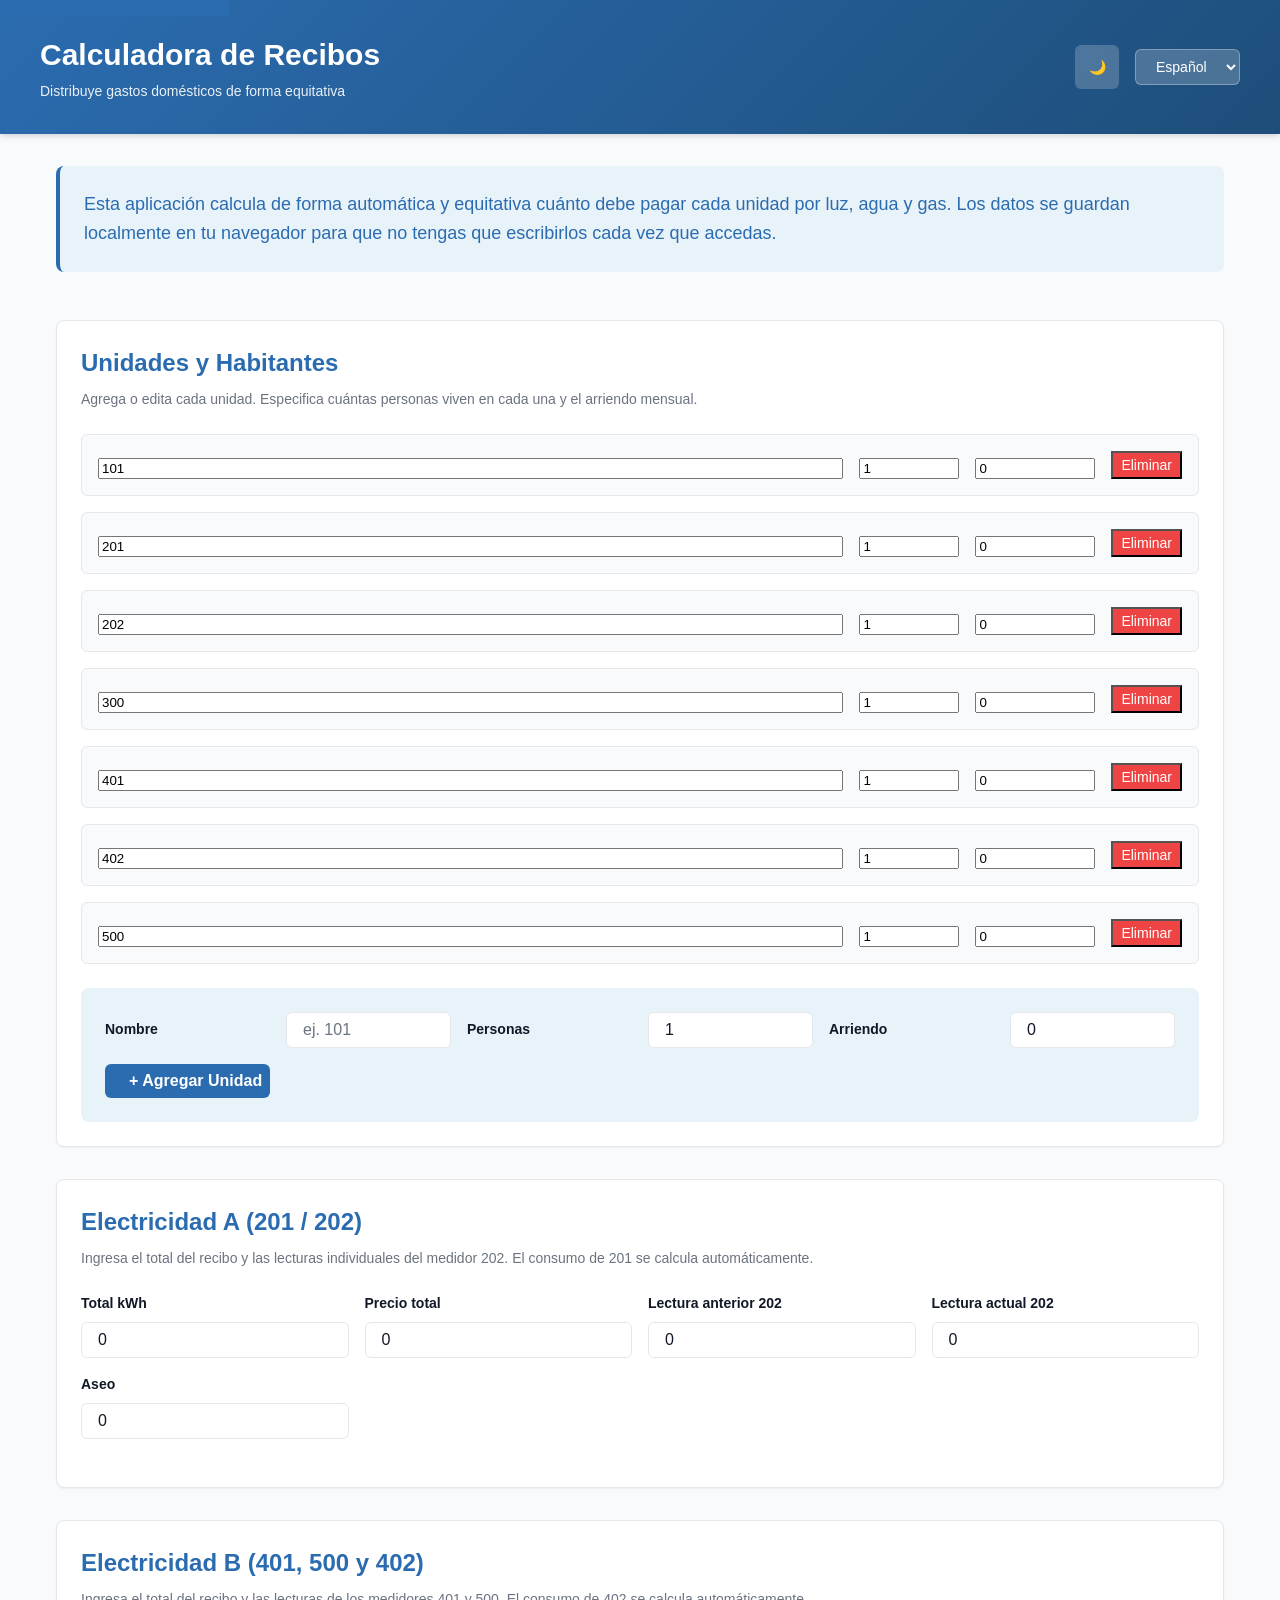
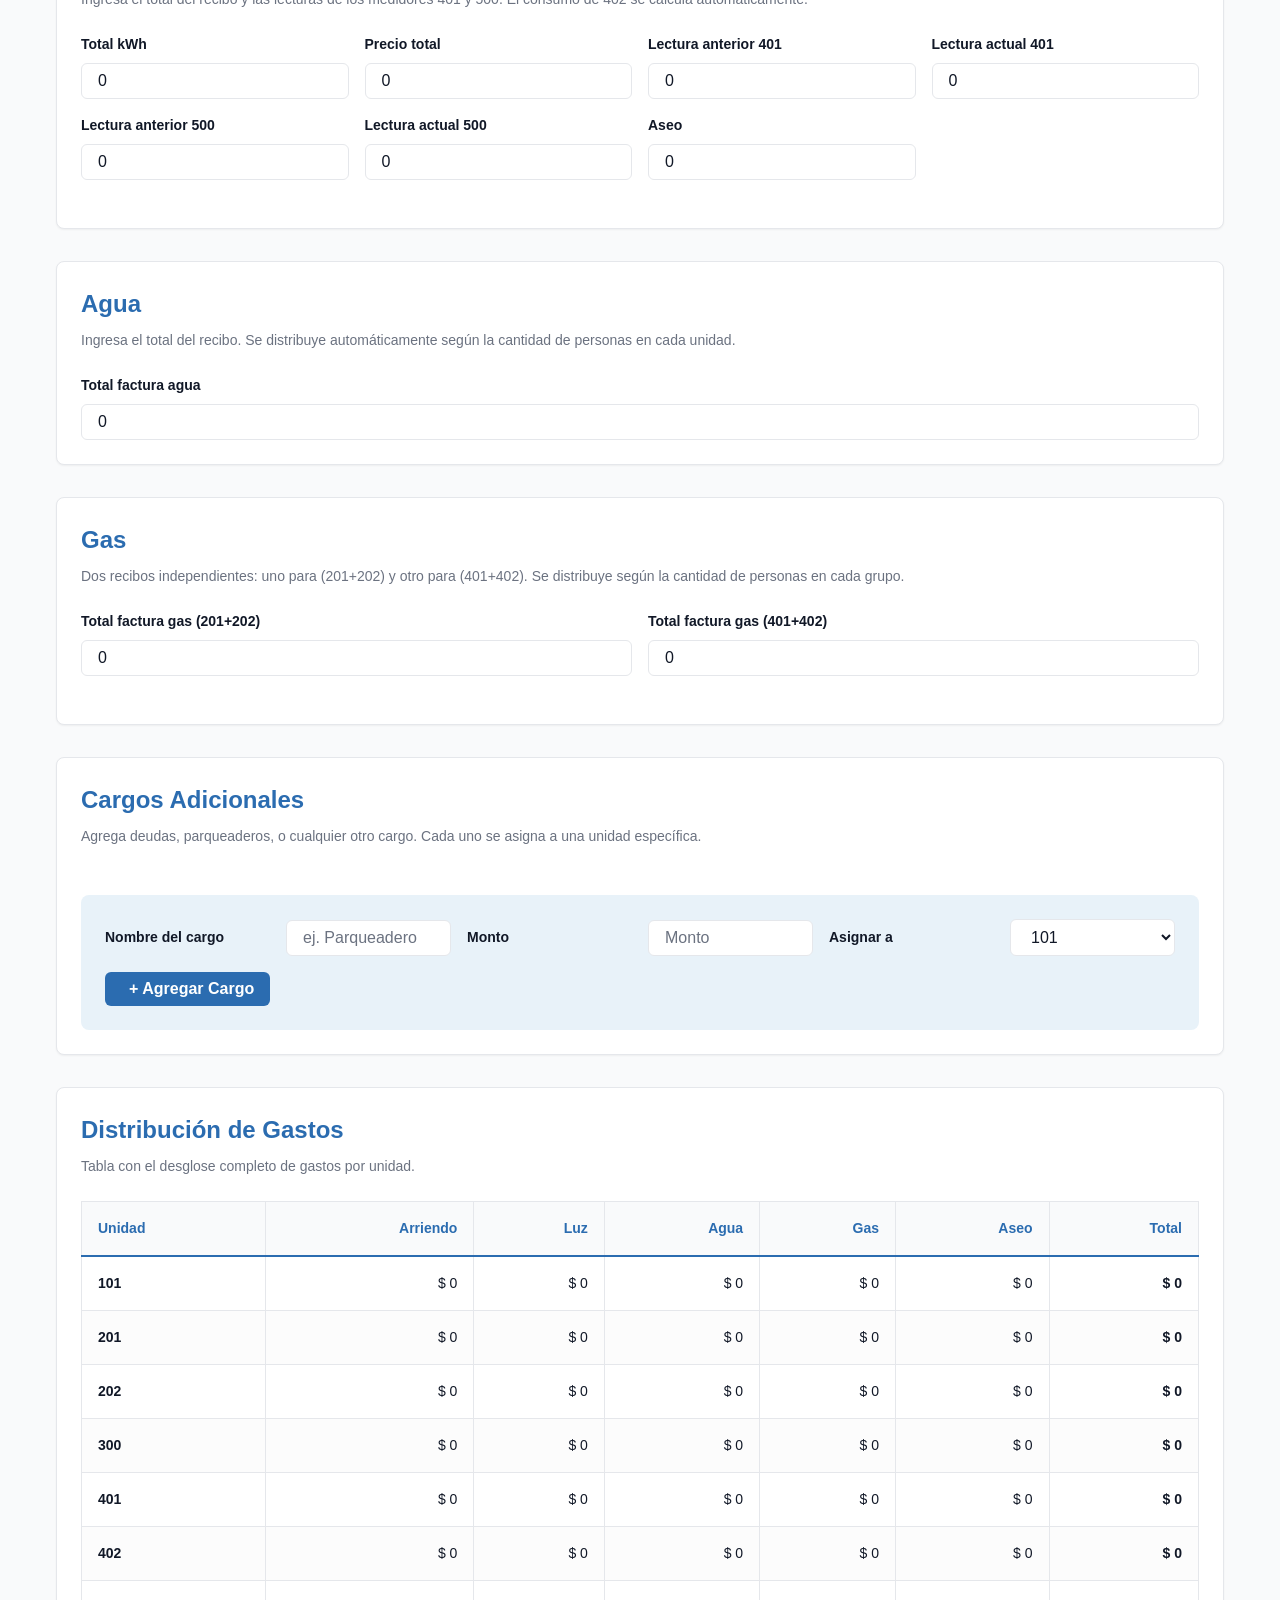
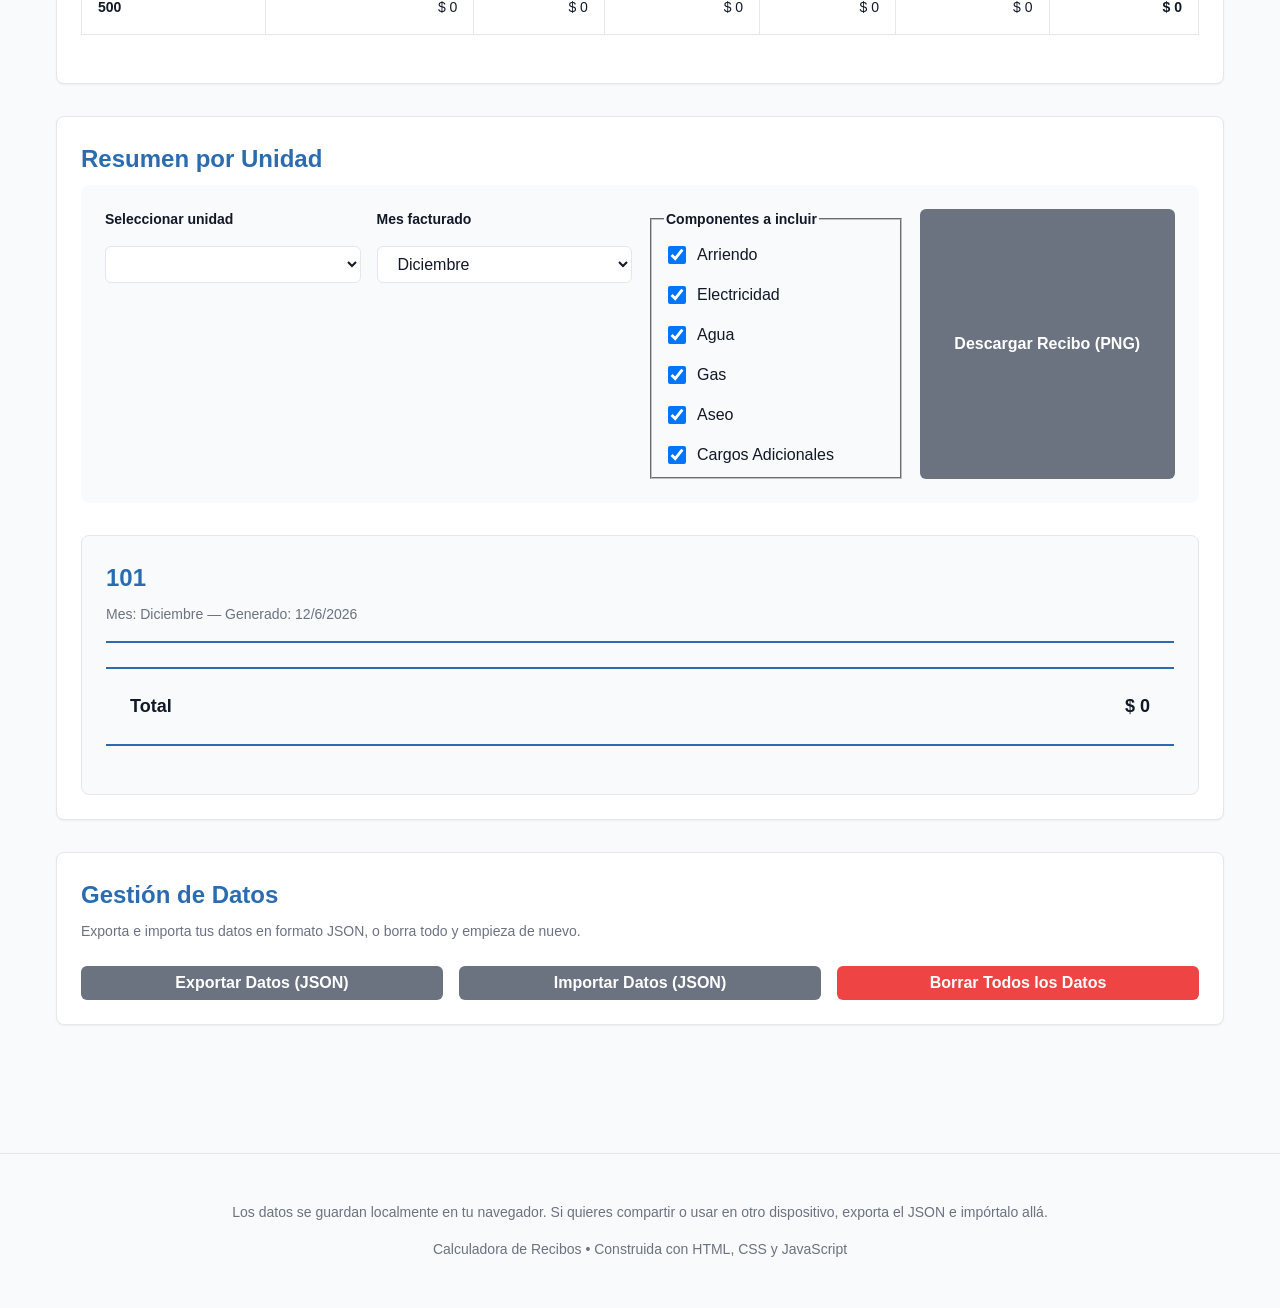
==== index.html @ 8d19a5a6 "Inicializar proyecto Calculadora de Recibos" ====
<!DOCTYPE html>
<html lang="es">
<head>
  <!-- Meta tags para configuración básica -->
  <meta charset="utf-8">
  <meta name="viewport" content="width=device-width, initial-scale=1.0">
  <meta name="description" content="Calculadora de recibos de servicios domésticos (luz, agua, gas). Distribuye gastos equitativamente entre unidades.">
  <meta name="theme-color" content="#2b6cb0">
  
  <!-- PWA - Manifest para instalación como app -->
  <link rel="manifest" href="manifest.json">
  
  <!-- PWA - Apple Touch Icon (iOS) -->
  <link rel="apple-touch-icon" href="data:image/svg+xml,<svg xmlns='http://www.w3.org/2000/svg' viewBox='0 0 180 180'><rect fill='%232b6cb0' width='180' height='180'/><text x='90' y='90' font-size='100' fill='white' text-anchor='middle' dominant-baseline='middle' font-weight='bold' font-family='Arial'>R</text></svg>">
  
  <title>Calculadora de Recibos - Luz, Agua y Gas</title>
  
  <!-- Estilos -->
  <link rel="stylesheet" href="style.css">
</head>

<body>
  <!-- Skip to main content para accesibilidad -->
  <a href="#main-content" class="skip-link">Saltar al contenido principal</a>

  <header class="app-header">
    <div class="header-container">
      <div class="header-title">
        <h1>Calculadora de Recibos</h1>
        <p class="subtitle">Distribuye gastos domésticos de forma equitativa</p>
      </div>
      <div class="header-controls">
        <button 
          id="theme-toggle" 
          class="btn btn-small theme-toggle"
          aria-label="Cambiar tema"
          title="Cambiar entre tema claro y oscuro"
        >
          🌙
        </button>
        <label for="language-select" class="sr-only">Selecciona idioma</label>
        <select id="language-select" class="language-selector" aria-label="Selecciona idioma">
          <option value="es">Español</option>
          <option value="en">English</option>
        </select>
      </div>
    </div>
  </header>

  <main id="main-content" class="app-main">

    <!-- Sección introducción -->
    <section class="intro-section">
      <div class="intro-content">
        <p class="intro-text">
          Esta aplicación calcula de forma automática y equitativa cuánto debe pagar cada unidad por 
          luz, agua y gas. Los datos se guardan localmente en tu navegador para que no tengas que 
          escribirlos cada vez que accedas.
        </p>
      </div>
    </section>

    <!-- Sección 1: Gestión de unidades -->
    <section class="panel" id="units-section">
      <h2>Unidades y Habitantes</h2>
      <p class="section-description">
        Agrega o edita cada unidad. Especifica cuántas personas viven en cada una y el arriendo mensual.
      </p>

      <div class="units-container">
        <div id="units-list" class="units-list" role="list"></div>

        <div class="add-unit-form">
          <label for="new-unit-name" class="form-label">Nombre</label>
          <input 
            id="new-unit-name" 
            type="text"
            placeholder="ej. 101"
            aria-label="Nombre de la unidad"
            class="form-input"
          />

          <label for="new-unit-people" class="form-label">Personas</label>
          <input 
            id="new-unit-people" 
            type="number"
            min="0"
            value="1"
            aria-label="Cantidad de personas"
            class="form-input"
          />

          <label for="new-unit-rent" class="form-label">Arriendo</label>
          <input 
            id="new-unit-rent" 
            type="number"
            min="0"
            value="0"
            placeholder="Monto"
            aria-label="Arriendo mensual"
            class="form-input"
          />

          <button id="add-unit-btn" class="btn btn-primary" aria-label="Agregar nueva unidad">
            + Agregar Unidad
          </button>
        </div>
      </div>
    </section>

    <!-- Sección 2: Electricidad A (201 / 202) -->
    <section class="panel" id="electricity-a-section">
      <h2>Electricidad A (201 / 202)</h2>
      <p class="section-description">
        Ingresa el total del recibo y las lecturas individuales del medidor 202. 
        El consumo de 201 se calcula automáticamente.
      </p>

      <div class="form-grid">
        <div class="form-group">
          <label for="ea-total-kwh" class="form-label">Total kWh</label>
          <input 
            id="ea-total-kwh" 
            type="number"
            min="0"
            step="0.01"
            aria-label="Total de kilovatios-hora del recibo A"
            class="form-input"
          />
        </div>

        <div class="form-group">
          <label for="ea-total-price" class="form-label">Precio total</label>
          <input 
            id="ea-total-price" 
            type="number"
            min="0"
            step="0.01"
            aria-label="Precio total del recibo A"
            class="form-input"
          />
        </div>

        <div class="form-group">
          <label for="ea-prev-202" class="form-label">Lectura anterior 202</label>
          <input 
            id="ea-prev-202" 
            type="number"
            min="0"
            step="0.01"
            aria-label="Lectura anterior del medidor 202"
            class="form-input"
          />
        </div>

        <div class="form-group">
          <label for="ea-curr-202" class="form-label">Lectura actual 202</label>
          <input 
            id="ea-curr-202" 
            type="number"
            min="0"
            step="0.01"
            aria-label="Lectura actual del medidor 202"
            class="form-input"
          />
        </div>

        <div class="form-group">
          <label for="ea-cleaning" class="form-label">Aseo</label>
          <input 
            id="ea-cleaning" 
            type="number"
            min="0"
            step="0.01"
            placeholder="Monto aseo"
            aria-label="Cargo de aseo recibo A"
            class="form-input"
          />
        </div>
      </div>
    </section>

    <!-- Sección 3: Electricidad B (401, 500 y 402) -->
    <section class="panel" id="electricity-b-section">
      <h2>Electricidad B (401, 500 y 402)</h2>
      <p class="section-description">
        Ingresa el total del recibo y las lecturas de los medidores 401 y 500. 
        El consumo de 402 se calcula automáticamente.
      </p>

      <div class="form-grid">
        <div class="form-group">
          <label for="eb-total-kwh" class="form-label">Total kWh</label>
          <input 
            id="eb-total-kwh" 
            type="number"
            min="0"
            step="0.01"
            aria-label="Total de kilovatios-hora del recibo B"
            class="form-input"
          />
        </div>

        <div class="form-group">
          <label for="eb-total-price" class="form-label">Precio total</label>
          <input 
            id="eb-total-price" 
            type="number"
            min="0"
            step="0.01"
            aria-label="Precio total del recibo B"
            class="form-input"
          />
        </div>

        <div class="form-group">
          <label for="eb-prev-401" class="form-label">Lectura anterior 401</label>
          <input 
            id="eb-prev-401" 
            type="number"
            min="0"
            step="0.01"
            aria-label="Lectura anterior del medidor 401"
            class="form-input"
          />
        </div>

        <div class="form-group">
          <label for="eb-curr-401" class="form-label">Lectura actual 401</label>
          <input 
            id="eb-curr-401" 
            type="number"
            min="0"
            step="0.01"
            aria-label="Lectura actual del medidor 401"
            class="form-input"
          />
        </div>

        <div class="form-group">
          <label for="eb-prev-500" class="form-label">Lectura anterior 500</label>
          <input 
            id="eb-prev-500" 
            type="number"
            min="0"
            step="0.01"
            aria-label="Lectura anterior del medidor 500"
            class="form-input"
          />
        </div>

        <div class="form-group">
          <label for="eb-curr-500" class="form-label">Lectura actual 500</label>
          <input 
            id="eb-curr-500" 
            type="number"
            min="0"
            step="0.01"
            aria-label="Lectura actual del medidor 500"
            class="form-input"
          />
        </div>

        <div class="form-group">
          <label for="eb-cleaning" class="form-label">Aseo</label>
          <input 
            id="eb-cleaning" 
            type="number"
            min="0"
            step="0.01"
            placeholder="Monto aseo"
            aria-label="Cargo de aseo recibo B"
            class="form-input"
          />
        </div>
      </div>
    </section>

    <!-- Sección 4: Agua -->
    <section class="panel" id="water-section">
      <h2>Agua</h2>
      <p class="section-description">
        Ingresa el total del recibo. Se distribuye automáticamente según la cantidad de personas en cada unidad.
      </p>

      <div class="form-group">
        <label for="water-total-price" class="form-label">Total factura agua</label>
        <input 
          id="water-total-price" 
          type="number"
          min="0"
          step="0.01"
          aria-label="Total factura de agua"
          class="form-input"
        />
      </div>
    </section>

    <!-- Sección 5: Gas -->
    <section class="panel" id="gas-section">
      <h2>Gas</h2>
      <p class="section-description">
        Dos recibos independientes: uno para (201+202) y otro para (401+402). 
        Se distribuye según la cantidad de personas en cada grupo.
      </p>

      <div class="form-grid">
        <div class="form-group">
          <label for="gas-group1" class="form-label">Total factura gas (201+202)</label>
          <input 
            id="gas-group1" 
            type="number"
            min="0"
            step="0.01"
            aria-label="Total factura gas grupo 1"
            class="form-input"
          />
        </div>

        <div class="form-group">
          <label for="gas-group2" class="form-label">Total factura gas (401+402)</label>
          <input 
            id="gas-group2" 
            type="number"
            min="0"
            step="0.01"
            aria-label="Total factura gas grupo 2"
            class="form-input"
          />
        </div>
      </div>
    </section>

    <!-- Sección 6: Cargos adicionales -->
    <section class="panel" id="extras-section">
      <h2>Cargos Adicionales</h2>
      <p class="section-description">
        Agrega deudas, parqueaderos, o cualquier otro cargo. Cada uno se asigna a una unidad específica.
      </p>

      <div id="extras-list" class="extras-list" role="list"></div>

      <div class="add-extra-form">
        <label for="extra-name" class="form-label">Nombre del cargo</label>
        <input 
          id="extra-name" 
          type="text"
          placeholder="ej. Parqueadero"
          aria-label="Nombre del cargo adicional"
          class="form-input"
        />

        <label for="extra-amount" class="form-label">Monto</label>
        <input 
          id="extra-amount" 
          type="number"
          min="0"
          step="0.01"
          placeholder="Monto"
          aria-label="Monto del cargo"
          class="form-input"
        />

        <label for="extra-unit-select" class="form-label">Asignar a</label>
        <select 
          id="extra-unit-select" 
          aria-label="Unidad a la que asignar el cargo"
          class="form-input"
        ></select>

        <button id="add-extra-btn" class="btn btn-primary" aria-label="Agregar cargo adicional">
          + Agregar Cargo
        </button>
      </div>
    </section>

    <!-- Sección 7: Resultados -->
    <section class="panel" id="results-section">
      <h2>Distribución de Gastos</h2>
      <p class="section-description">
        Tabla con el desglose completo de gastos por unidad.
      </p>
      <div id="results" class="results-container" role="region" aria-live="polite"></div>
    </section>

    <!-- Sección 8: Resumen y Recibos -->
    <section class="panel" id="summary-section">
      <h2>Resumen por Unidad</h2>

      <div class="summary-controls">
        <div class="control-group">
          <label for="unit-summary-select" class="form-label">Seleccionar unidad</label>
          <select id="unit-summary-select" class="form-input" aria-label="Selecciona unidad para ver detalle"></select>
        </div>

        <div class="control-group">
          <label for="summary-month-select" class="form-label">Mes facturado</label>
          <select id="summary-month-select" class="form-input" aria-label="Mes del recibo"></select>
        </div>

        <fieldset class="control-group checkboxes">
          <legend class="form-label">Componentes a incluir</legend>
          <label class="checkbox-label">
            <input type="checkbox" id="include-rent" checked aria-label="Incluir arriendo">
            Arriendo
          </label>
          <label class="checkbox-label">
            <input type="checkbox" id="include-electricity" checked aria-label="Incluir electricidad">
            Electricidad
          </label>
          <label class="checkbox-label">
            <input type="checkbox" id="include-water" checked aria-label="Incluir agua">
            Agua
          </label>
          <label class="checkbox-label">
            <input type="checkbox" id="include-gas" checked aria-label="Incluir gas">
            Gas
          </label>
          <label class="checkbox-label">
            <input type="checkbox" id="include-cleaning" checked aria-label="Incluir aseo">
            Aseo
          </label>
          <label class="checkbox-label">
            <input type="checkbox" id="include-extras" checked aria-label="Incluir cargos adicionales">
            Cargos Adicionales
          </label>
        </fieldset>

        <button id="generate-receipt-img" class="btn btn-secondary" aria-label="Generar recibo como imagen PNG">
          Descargar Recibo (PNG)
        </button>
      </div>

      <div id="unit-summary-card" class="summary-card" role="region" aria-live="polite"></div>
    </section>

    <!-- Sección 9: Acciones globales -->
    <section class="panel" id="actions-section">
      <h2>Gestión de Datos</h2>
      <p class="section-description">
        Exporta e importa tus datos en formato JSON, o borra todo y empieza de nuevo.
      </p>

      <div class="actions-buttons">
        <button id="export-btn" class="btn btn-secondary" aria-label="Exportar datos como archivo JSON">
          Exportar Datos (JSON)
        </button>

        <button id="import-btn" class="btn btn-secondary" aria-label="Importar datos desde archivo JSON">
          Importar Datos (JSON)
        </button>

        <button id="reset-btn" class="btn btn-danger" aria-label="Borrar todos los datos guardados">
          Borrar Todos los Datos
        </button>

        <!-- Input hidden para importar archivos -->
        <input 
          id="import-file" 
          type="file" 
          accept="application/json" 
          style="display:none"
          aria-label="Selecciona archivo JSON para importar"
        />
      </div>
    </section>

  </main>

  <footer class="app-footer">
    <p class="footer-text">
      Los datos se guardan localmente en tu navegador. Si quieres compartir o usar en otro dispositivo, 
      exporta el JSON e impórtalo allá.
    </p>
    <p class="footer-credit">
      Calculadora de Recibos • Construida con HTML, CSS y JavaScript
    </p>
  </footer>

  <!-- Scripts externos (en orden de dependencia) -->
  <script src="https://html2canvas.hertzen.com/dist/html2canvas.min.js"></script>

  <!-- Scripts modulares de la aplicación (en orden de dependencia) -->
  <script src="modules/i18n.js"></script>
  <script src="modules/storage.js"></script>
  <script src="modules/calculator.js"></script>
  <script src="modules/ui.js"></script>

  <!-- Script principal que orquesta todo -->
  <script src="app.js"></script>

  <!-- PWA - Registro de Service Worker para funcionalidad offline -->
  <script>
    /**
     * REGISTRAR SERVICE WORKER
     * 
     * QUÉ HACE:
     * 1. Verifica que el navegador soporta Service Workers
     * 2. Registra 'service-worker.js'
     * 3. Si hay nuevo SW disponible, notifica al usuario
     * 
     * RESULTADO:
     * - App funciona offline
     * - Datos se cachean automáticamente
     * - Actualizaciones se descargan en background
     */
    
    if ('serviceWorker' in navigator) {
      // Esperar a que el DOM esté listo
      window.addEventListener('load', () => {
        navigator.serviceWorker.register('/service-worker.js', {
          scope: '/'
        })
          .then((registration) => {
            console.log('✅ PWA: Service Worker registrado exitosamente');
            console.log('📍 Scope:', registration.scope);
            
            // Escuchar por nuevas versiones del Service Worker
            registration.addEventListener('updatefound', () => {
              const newWorker = registration.installing;
              console.log('🔄 Nueva versión disponible, descargando...');
              
              newWorker.addEventListener('statechange', () => {
                if (newWorker.state === 'activated') {
                  console.log('✅ Nueva versión lista. Recarga para actualizar.');
                  // Opcional: notificar al usuario que hay actualización
                }
              });
            });
          })
          .catch((error) => {
            console.error('❌ Error registrando Service Worker:', error);
          });
      });
    } else {
      console.warn('⚠️ Service Worker no soportado en este navegador');
    }
  </script>
</body>
</html>
---- style.css ----
/**
 * style.css - Estilos de la aplicación de calculadora de recibos
 * ================================================================
 * 
 * ARQUITECTURA CSS:
 * 1. Variables CSS (tokens de diseño)
 * 2. Reset y estilos base
 * 3. Layout y componentes
 * 4. Responsive design
 * 5. Accesibilidad
 * 
 * FILOSOFÍA:
 * - Mobile-first: estilos base para móvil, mejoras para desktop
 * - Tokens de diseño: colores, espacios, tipografía centralizados
 * - Componentes reutilizables: .btn, .form-input, .panel, etc.
 * - Accesibilidad: contraste, focus states, navegación por teclado
 */

/* ============================================================
   VARIABLES CSS - Define tokens de diseño reutilizables
   ============================================================ */

:root {
  /* Colores */
  --color-primary: #2b6cb0;           /* Azul principal */
  --color-primary-dark: #1e4e7a;      /* Azul oscuro (hover) */
  --color-primary-light: #e8f2f9;     /* Azul muy claro (fondo) */
  
  --color-secondary: #6b7280;         /* Gris para textos secundarios */
  --color-success: #10b981;           /* Verde para acciones positivas */
  --color-danger: #ef4444;            /* Rojo para acciones destructivas */
  --color-warning: #f59e0b;           /* Ámbar para advertencias */
  
  --color-bg: #f9fafb;                /* Fondo general */
  --color-surface: #ffffff;           /* Superficies (cards, panels) */
  --color-border: #e5e7eb;            /* Bordes de inputs y elementos */
  --color-text: #111827;              /* Texto principal */
  --color-text-muted: #6b7280;        /* Texto secundario */
  
  /* Espaciado (escala 8px) */
  --space-xs: 0.25rem;    /* 4px */
  --space-sm: 0.5rem;     /* 8px */
  --space-md: 1rem;       /* 16px */
  --space-lg: 1.5rem;     /* 24px */
  --space-xl: 2rem;       /* 32px */
  --space-2xl: 3rem;      /* 48px */
  
  /* Tipografía */
  --font-family: -apple-system, BlinkMacSystemFont, 'Segoe UI', Roboto, 'Helvetica Neue', Arial, sans-serif;
  --font-size-sm: 0.875rem;   /* 14px */
  --font-size-base: 1rem;     /* 16px */
  --font-size-lg: 1.125rem;   /* 18px */
  --font-size-xl: 1.25rem;    /* 20px */
  --font-size-2xl: 1.5rem;    /* 24px */
  --font-size-3xl: 1.875rem;  /* 30px */
  --font-weight-normal: 400;
  --font-weight-medium: 500;
  --font-weight-semibold: 600;
  --font-weight-bold: 700;
  
  /* Radios de borde */
  --radius-sm: 4px;
  --radius-md: 6px;
  --radius-lg: 8px;
  --radius-xl: 12px;
  
  /* Sombras */
  --shadow-sm: 0 1px 2px 0 rgba(0, 0, 0, 0.05);
  --shadow-md: 0 4px 6px -1px rgba(0, 0, 0, 0.1), 0 2px 4px -1px rgba(0, 0, 0, 0.06);
  --shadow-lg: 0 10px 15px -3px rgba(0, 0, 0, 0.1), 0 4px 6px -2px rgba(0, 0, 0, 0.05);
  
  /* Transiciones */
  --transition-fast: 150ms ease-in-out;
  --transition-base: 200ms ease-in-out;
  --transition-slow: 300ms ease-in-out;
}

* {
  box-sizing: border-box;
}

html {
  -webkit-font-smoothing: antialiased;
  -moz-osx-font-smoothing: grayscale;
  scroll-behavior: smooth;
}

body {
  margin: 0;
  padding: 0;
  font-family: var(--font-family);
  font-size: var(--font-size-base);
  color: var(--color-text);
  background-color: var(--color-bg);
  line-height: 1.5;
}

.skip-link {
  position: absolute;
  top: -40px;
  left: 0;
  background: var(--color-primary);
  color: white;
  padding: var(--space-md);
  text-decoration: none;
  z-index: 100;
}

.skip-link:focus {
  top: 0;
}

.sr-only {
  position: absolute;
  width: 1px;
  height: 1px;
  padding: 0;
  margin: -1px;
  overflow: hidden;
  clip: rect(0, 0, 0, 0);
  white-space: nowrap;
  border-width: 0;
}

:focus-visible {
  outline: 2px solid var(--color-primary);
  outline-offset: 2px;
}

.app-header {
  background: linear-gradient(135deg, var(--color-primary) 0%, var(--color-primary-dark) 100%);
  color: white;
  padding: var(--space-xl) var(--space-md);
  box-shadow: var(--shadow-md);
  margin-bottom: var(--space-xl);
}

.header-container {
  max-width: 1200px;
  margin: 0 auto;
  display: flex;
  justify-content: space-between;
  align-items: center;
  gap: var(--space-xl);
}

.header-title h1 {
  margin: 0 0 var(--space-xs) 0;
  font-size: var(--font-size-3xl);
  font-weight: var(--font-weight-bold);
}

.header-title .subtitle {
  margin: 0;
  font-size: var(--font-size-sm);
  opacity: 0.9;
}

.language-selector {
  background: rgba(255, 255, 255, 0.2);
  color: white;
  border: 1px solid rgba(255, 255, 255, 0.3);
  padding: var(--space-sm) var(--space-md);
  border-radius: var(--radius-md);
  font-size: var(--font-size-sm);
  cursor: pointer;
  transition: background-color var(--transition-base);
}

.language-selector:hover,
.language-selector:focus {
  background-color: rgba(255, 255, 255, 0.3);
  outline: none;
}

/* ===== THEME TOGGLE BUTTON ===== */
.theme-toggle {
  background: rgba(255, 255, 255, 0.2);
  color: white;
  border: 1px solid rgba(255, 255, 255, 0.3);
  padding: var(--space-sm) var(--space-md);
  font-size: var(--font-size-lg);
  cursor: pointer;
  border-radius: var(--radius-md);
  transition: all var(--transition-base);
  display: flex;
  align-items: center;
  justify-content: center;
  min-width: 44px;
  min-height: 44px;
}

.theme-toggle:hover {
  background-color: rgba(255, 255, 255, 0.3);
  transform: scale(1.1);
}

.theme-toggle:active {
  transform: scale(0.95);
}

.theme-toggle:focus-visible {
  outline: 2px solid white;
  outline-offset: 2px;
}

/* Estilos para header controls (flexbox) */
.header-controls {
  display: flex;
  gap: var(--space-md);
  align-items: center;
}
.language-selector:focus {
  background: rgba(255, 255, 255, 0.3);
}

.language-selector option {
  background: var(--color-surface);
  color: var(--color-text);
}

.app-main {
  max-width: 1200px;
  margin: 0 auto;
  padding: 0 var(--space-md) var(--space-2xl) var(--space-md);
}

.intro-section {
  margin-bottom: var(--space-2xl);
  padding: var(--space-lg);
  background: var(--color-primary-light);
  border-left: 4px solid var(--color-primary);
  border-radius: var(--radius-lg);
}

.intro-text {
  margin: 0;
  color: var(--color-primary);
  font-size: var(--font-size-lg);
  line-height: 1.6;
}

.panel {
  background: var(--color-surface);
  padding: var(--space-lg);
  border-radius: var(--radius-lg);
  margin-bottom: var(--space-xl);
  box-shadow: var(--shadow-sm);
  border: 1px solid var(--color-border);
}

.panel h2 {
  margin: 0 0 var(--space-sm) 0;
  font-size: var(--font-size-2xl);
  color: var(--color-primary);
}

.section-description {
  margin: var(--space-sm) 0 var(--space-lg) 0;
  color: var(--color-text-muted);
  font-size: var(--font-size-sm);
}

.form-grid {
  display: grid;
  grid-template-columns: repeat(auto-fit, minmax(250px, 1fr));
  gap: var(--space-md);
  margin-bottom: var(--space-lg);
}

.form-group {
  display: flex;
  flex-direction: column;
}

.form-label {
  font-weight: var(--font-weight-semibold);
  margin-bottom: var(--space-sm);
  font-size: var(--font-size-sm);
  color: var(--color-text);
}

.form-input {
  padding: var(--space-sm) var(--space-md);
  border: 1px solid var(--color-border);
  border-radius: var(--radius-md);
  font-family: var(--font-family);
  font-size: var(--font-size-base);
  transition: all var(--transition-base);
  background-color: var(--color-surface);
  color: var(--color-text);
}

.form-input:hover {
  border-color: var(--color-primary);
}

.form-input:focus {
  border-color: var(--color-primary);
  background-color: var(--color-primary-light);
}

.form-input::placeholder {
  color: var(--color-text-muted);
}

.btn {
  padding: var(--space-sm) var(--space-lg);
  border: none;
  border-radius: var(--radius-md);
  font-weight: var(--font-weight-semibold);
  font-size: var(--font-size-base);
  cursor: pointer;
  transition: all var(--transition-base);
  text-align: center;
  text-decoration: none;
  display: inline-block;
  white-space: nowrap;
}

.btn:hover {
  transform: translateY(-1px);
  box-shadow: var(--shadow-md);
}

.btn:active {
  transform: translateY(0);
}

.btn:disabled {
  opacity: 0.6;
  cursor: not-allowed;
  transform: none;
}

.btn-primary {
  background-color: var(--color-primary);
  color: white;
}

.btn-primary:hover {
  background-color: var(--color-primary-dark);
}

.btn-secondary {
  background-color: var(--color-secondary);
  color: white;
}

.btn-secondary:hover {
  background-color: #4b5563;
}

.btn-danger {
  background-color: var(--color-danger);
  color: white;
}

.btn-danger:hover {
  background-color: #dc2626;
}

.btn-small {
  padding: 0.25rem 0.5rem;
  font-size: var(--font-size-sm);
}

.btn-tiny {
  padding: 0.125rem 0.25rem;
  font-size: var(--font-size-sm);
}

.units-container {
  display: flex;
  flex-direction: column;
  gap: var(--space-lg);
}

.units-list {
  display: flex;
  flex-direction: column;
  gap: var(--space-md);
}

.unit-row {
  display: grid;
  grid-template-columns: 1fr 100px 120px auto;
  gap: var(--space-md);
  align-items: end;
  padding: var(--space-md);
  background: var(--color-bg);
  border: 1px solid var(--color-border);
  border-radius: var(--radius-md);
  transition: all var(--transition-base);
}

.unit-row:hover {
  border-color: var(--color-primary);
  box-shadow: var(--shadow-sm);
}

.add-unit-form,
.add-extra-form {
  display: grid;
  grid-template-columns: repeat(auto-fit, minmax(150px, 1fr));
  gap: var(--space-md);
  align-items: end;
  padding: var(--space-lg);
  background: var(--color-primary-light);
  border-radius: var(--radius-lg);
}

.extras-list {
  display: flex;
  flex-direction: column;
  gap: var(--space-md);
  margin-bottom: var(--space-lg);
  max-height: 300px;
  overflow-y: auto;
  padding-right: var(--space-sm);
}

.extra-row {
  display: flex;
  align-items: center;
  gap: var(--space-md);
  padding: var(--space-md);
  background: var(--color-bg);
  border: 1px solid var(--color-border);
  border-radius: var(--radius-md);
  justify-content: space-between;
}

.extra-row > div {
  flex: 1;
}

.text-muted {
  color: var(--color-text-muted);
  font-size: var(--font-size-sm);
}

.summary-controls {
  display: grid;
  grid-template-columns: repeat(auto-fit, minmax(200px, 1fr));
  gap: var(--space-md);
  margin-bottom: var(--space-lg);
  padding: var(--space-lg);
  background: var(--color-bg);
  border-radius: var(--radius-lg);
}

.control-group {
  display: flex;
  flex-direction: column;
  gap: var(--space-sm);
}

.control-group.checkboxes {
  display: grid;
  grid-template-columns: repeat(auto-fit, minmax(150px, 1fr));
  gap: var(--space-md);
}

.checkbox-label {
  display: flex;
  align-items: center;
  gap: var(--space-sm);
  cursor: pointer;
  font-weight: var(--font-weight-normal);
}

.checkbox-label input[type="checkbox"] {
  cursor: pointer;
  width: 18px;
  height: 18px;
}

.summary-card {
  margin-top: var(--space-xl);
  padding: var(--space-lg);
  background: var(--color-bg);
  border-radius: var(--radius-lg);
  border: 1px solid var(--color-border);
}

.summary-panel {
  margin-bottom: var(--space-lg);
}

.summary-header {
  margin-bottom: var(--space-lg);
  border-bottom: 2px solid var(--color-primary);
  padding-bottom: var(--space-md);
}

.summary-header h3 {
  margin: 0 0 var(--space-sm) 0;
  font-size: var(--font-size-2xl);
  color: var(--color-primary);
}

.summary-table {
  width: 100%;
  border-collapse: collapse;
}

.summary-table td {
  padding: var(--space-md) var(--space-lg);
  border-bottom: 1px dashed var(--color-border);
  text-align: left;
}

.summary-table td:last-child {
  text-align: right;
  font-weight: var(--font-weight-semibold);
}

.summary-table .summary-total td {
  border-top: 2px solid var(--color-primary);
  border-bottom: 2px solid var(--color-primary);
  padding-top: var(--space-lg);
  padding-bottom: var(--space-lg);
  font-weight: var(--font-weight-bold);
  font-size: var(--font-size-lg);
}

.extra-item td {
  background: var(--color-primary-light);
}

.results-container {
  overflow-x: auto;
  margin: var(--space-lg) 0;
}

.results-table {
  width: 100%;
  border-collapse: collapse;
  min-width: 800px;
  font-size: var(--font-size-sm);
}

.results-table thead {
  background: var(--color-bg);
  position: sticky;
  top: 0;
}

.results-table th,
.results-table td {
  padding: var(--space-md);
  text-align: right;
  border: 1px solid var(--color-border);
}

.results-table th {
  font-weight: var(--font-weight-bold);
  color: var(--color-primary);
  border-bottom: 2px solid var(--color-primary);
}

.results-table th:first-child,
.results-table td:first-child {
  text-align: left;
}

.results-table tbody tr:hover {
  background: var(--color-primary-light);
}

.results-table tbody tr:nth-child(even) {
  background: rgba(0, 0, 0, 0.01);
}

.actions-buttons {
  display: flex;
  flex-wrap: wrap;
  gap: var(--space-md);
}

.actions-buttons .btn {
  flex: 1;
  min-width: 150px;
}

.app-footer {
  margin-top: var(--space-2xl);
  padding: var(--space-xl) var(--space-md);
  background: var(--color-bg);
  border-top: 1px solid var(--color-border);
  text-align: center;
}

.footer-text,
.footer-credit {
  margin: var(--space-md) 0;
  font-size: var(--font-size-sm);
  color: var(--color-text-muted);
}

.text-left {
  text-align: left;
}

.text-center {
  text-align: center;
}

.text-right {
  text-align: right;
}

.text-small {
  font-size: var(--font-size-sm);
}

.text-info {
  color: var(--color-primary);
}

@media (max-width: 768px) {
  .app-header {
    padding: var(--space-lg) var(--space-md);
  }

  .header-container {
    flex-direction: column;
    gap: var(--space-md);
    align-items: flex-start;
  }

  .header-title h1 {
    font-size: var(--font-size-2xl);
  }

  .form-grid {
    grid-template-columns: 1fr;
  }

  .unit-row {
    grid-template-columns: 1fr;
  }

  .add-unit-form,
  .add-extra-form {
    grid-template-columns: 1fr;
  }

  .summary-controls {
    grid-template-columns: 1fr;
  }

  .results-table {
    font-size: 0.75rem;
  }

  .results-table th,
  .results-table td {
    padding: var(--space-sm);
  }
}

@media (max-width: 480px) {
  :root {
    --space-lg: 1rem;
    --space-xl: 1.5rem;
  }

  .app-main {
    padding: 0 var(--space-sm) var(--space-lg) var(--space-sm);
  }

  .app-header {
    padding: var(--space-md);
    margin-bottom: var(--space-lg);
  }

  .header-title h1 {
    font-size: var(--font-size-xl);
  }

  .header-title .subtitle {
    font-size: 0.75rem;
  }

  .panel {
    padding: var(--space-md);
    margin-bottom: var(--space-lg);
  }

  .form-label {
    font-size: 0.75rem;
  }

  .btn {
    padding: var(--space-sm) var(--space-md);
    font-size: var(--font-size-sm);
    width: 100%;
  }

  .actions-buttons {
    flex-direction: column;
  }

  .actions-buttons .btn {
    width: 100%;
  }

  .results-table {
    font-size: 0.7rem;
  }

  .results-table th,
  .results-table td {
    padding: 4px;
  }
}

@media (prefers-reduced-motion: reduce) {
  * {
    animation-duration: 0.01ms !important;
    animation-iteration-count: 1 !important;
    transition-duration: 0.01ms !important;
    scroll-behavior: auto !important;
  }
}

/* ============================================================
   DARK MODE - Tema oscuro automático
   ============================================================
   
   Se activa automáticamente cuando:
   - Usuario tiene "Dark Mode" en Windows/Mac
   - Usuario selecciona tema oscuro en navegador
   
   También permite toggle manual con localStorage
*/

@media (prefers-color-scheme: dark) {
  :root {
    /* COLORES - Ajustados para tema oscuro */
    
    /* Fondo y superficies */
    --color-bg: #0f172a;                /* Azul muy oscuro */
    --color-surface: #1e293b;           /* Gris oscuro para cards */
    --color-border: #334155;            /* Borde más visible en oscuro */
    
    /* Texto */
    --color-text: #f1f5f9;              /* Texto claro */
    --color-text-muted: #cbd5e1;        /* Texto secundario más claro */
    
    /* Colores primarios - más claros en dark mode */
    --color-primary: #3b82f6;           /* Azul más brillante */
    --color-primary-dark: #1e40af;      /* Azul más oscuro que primary */
    --color-primary-light: #1e293b;     /* Fondo para elementos primarios */
    
    /* Colores secundarios */
    --color-secondary: #94a3b8;         /* Gris más claro */
    --color-success: #10b981;           /* Verde (sin cambio necesario) */
    --color-danger: #f87171;            /* Rojo más claro */
    --color-warning: #fbbf24;           /* Ámbar más claro */
    
    /* Sombras - más sutiles en dark */
    --shadow-sm: 0 1px 2px 0 rgba(0, 0, 0, 0.3);
    --shadow-md: 0 4px 6px -1px rgba(0, 0, 0, 0.4), 0 2px 4px -1px rgba(0, 0, 0, 0.3);
    --shadow-lg: 0 10px 15px -3px rgba(0, 0, 0, 0.5), 0 4px 6px -2px rgba(0, 0, 0, 0.4);
  }
  
  /* ===== AJUSTES ESPECÍFICOS PARA DARK MODE ===== */
  
  /* Header con gradiente oscuro */
  .app-header {
    background: linear-gradient(135deg, #1e293b 0%, #334155 100%);
    box-shadow: 0 4px 6px rgba(0, 0, 0, 0.3);
  }
  
  /* Inputs y textareas */
  input[type="text"],
  input[type="number"],
  select,
  textarea {
    background-color: var(--color-surface);
    color: var(--color-text);
    border-color: var(--color-border);
  }
  
  input[type="text"]:focus,
  input[type="number"]:focus,
  select:focus,
  textarea:focus {
    background-color: #2d3748;
    border-color: var(--color-primary);
    box-shadow: 0 0 0 3px rgba(59, 130, 246, 0.1);
  }
  
  /* Tablas */
  .results-table {
    background-color: var(--color-surface);
    color: var(--color-text);
  }
  
  .results-table thead {
    background-color: #2d3748;
    color: var(--color-text);
  }
  
  .results-table tbody tr {
    border-color: var(--color-border);
  }
  
  .results-table tbody tr:hover {
    background-color: #2d3748;
  }
  
  /* Panels y cards */
  .panel,
  .unit-row,
  .extra-row {
    background-color: var(--color-surface);
    border-color: var(--color-border);
    color: var(--color-text);
  }
  
  /* Botones - Dark mode styling */
  .btn-secondary {
    background-color: #334155;
    color: var(--color-text);
    border: 1px solid var(--color-border);
  }
  
  .btn-secondary:hover {
    background-color: #475569;
    border-color: #64748b;
  }
  
  .btn-secondary:active {
    background-color: #1e293b;
  }
  
  /* Links en dark mode */
  a {
    color: #60a5fa;
  }
  
  a:visited {
    color: #a78bfa;
  }
  
  a:hover {
    color: #93c5fd;
  }
  
  /* Mensajes y alertas */
  .message {
    background-color: #2d3748;
    border-color: var(--color-border);
    color: var(--color-text);
  }
  
  .message.success {
    background-color: rgba(16, 185, 129, 0.1);
    border-color: #10b981;
    color: #86efac;
  }
  
  .message.error {
    background-color: rgba(248, 113, 113, 0.1);
    border-color: #f87171;
    color: #fca5a5;
  }
  
  .message.warning {
    background-color: rgba(251, 191, 36, 0.1);
    border-color: #fbbf24;
    color: #fcd34d;
  }
  
  /* Fieldsets y legends */
  fieldset {
    border-color: var(--color-border);
  }
  
  legend {
    color: var(--color-text);
  }
}
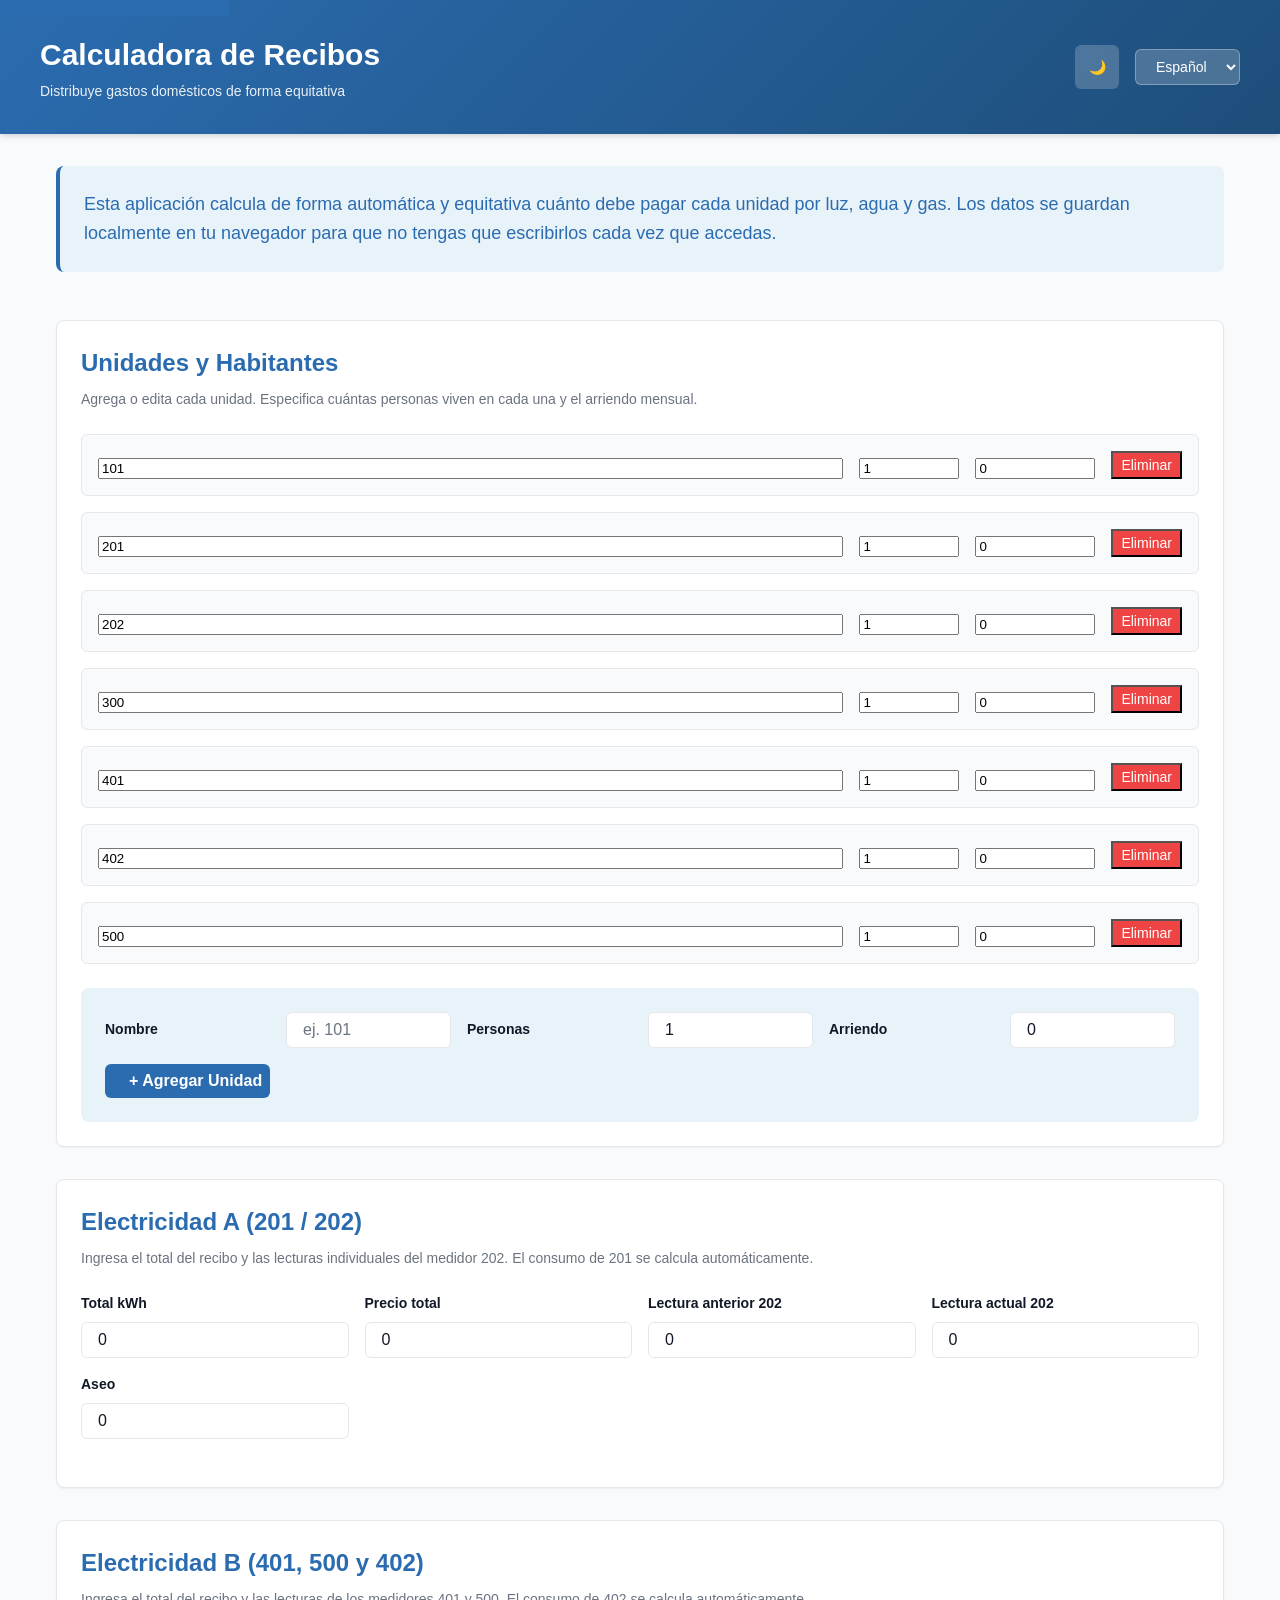
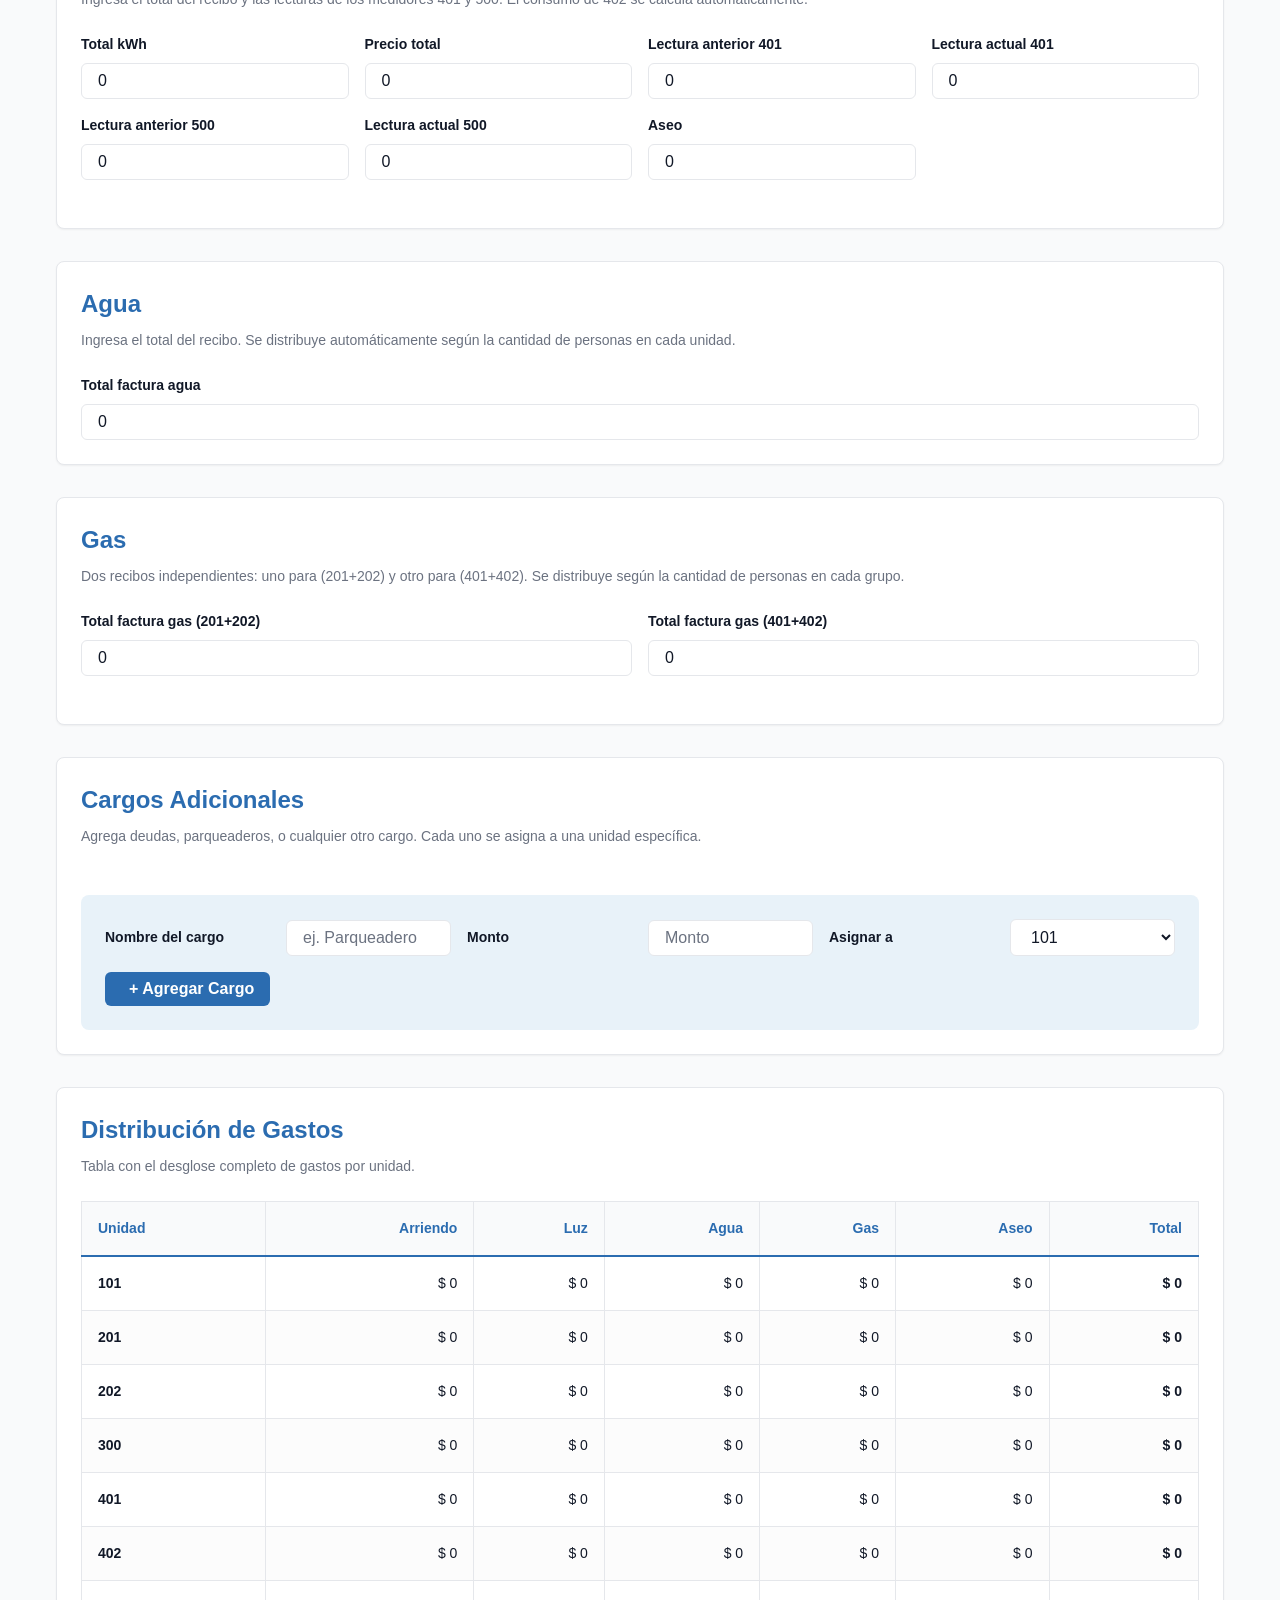
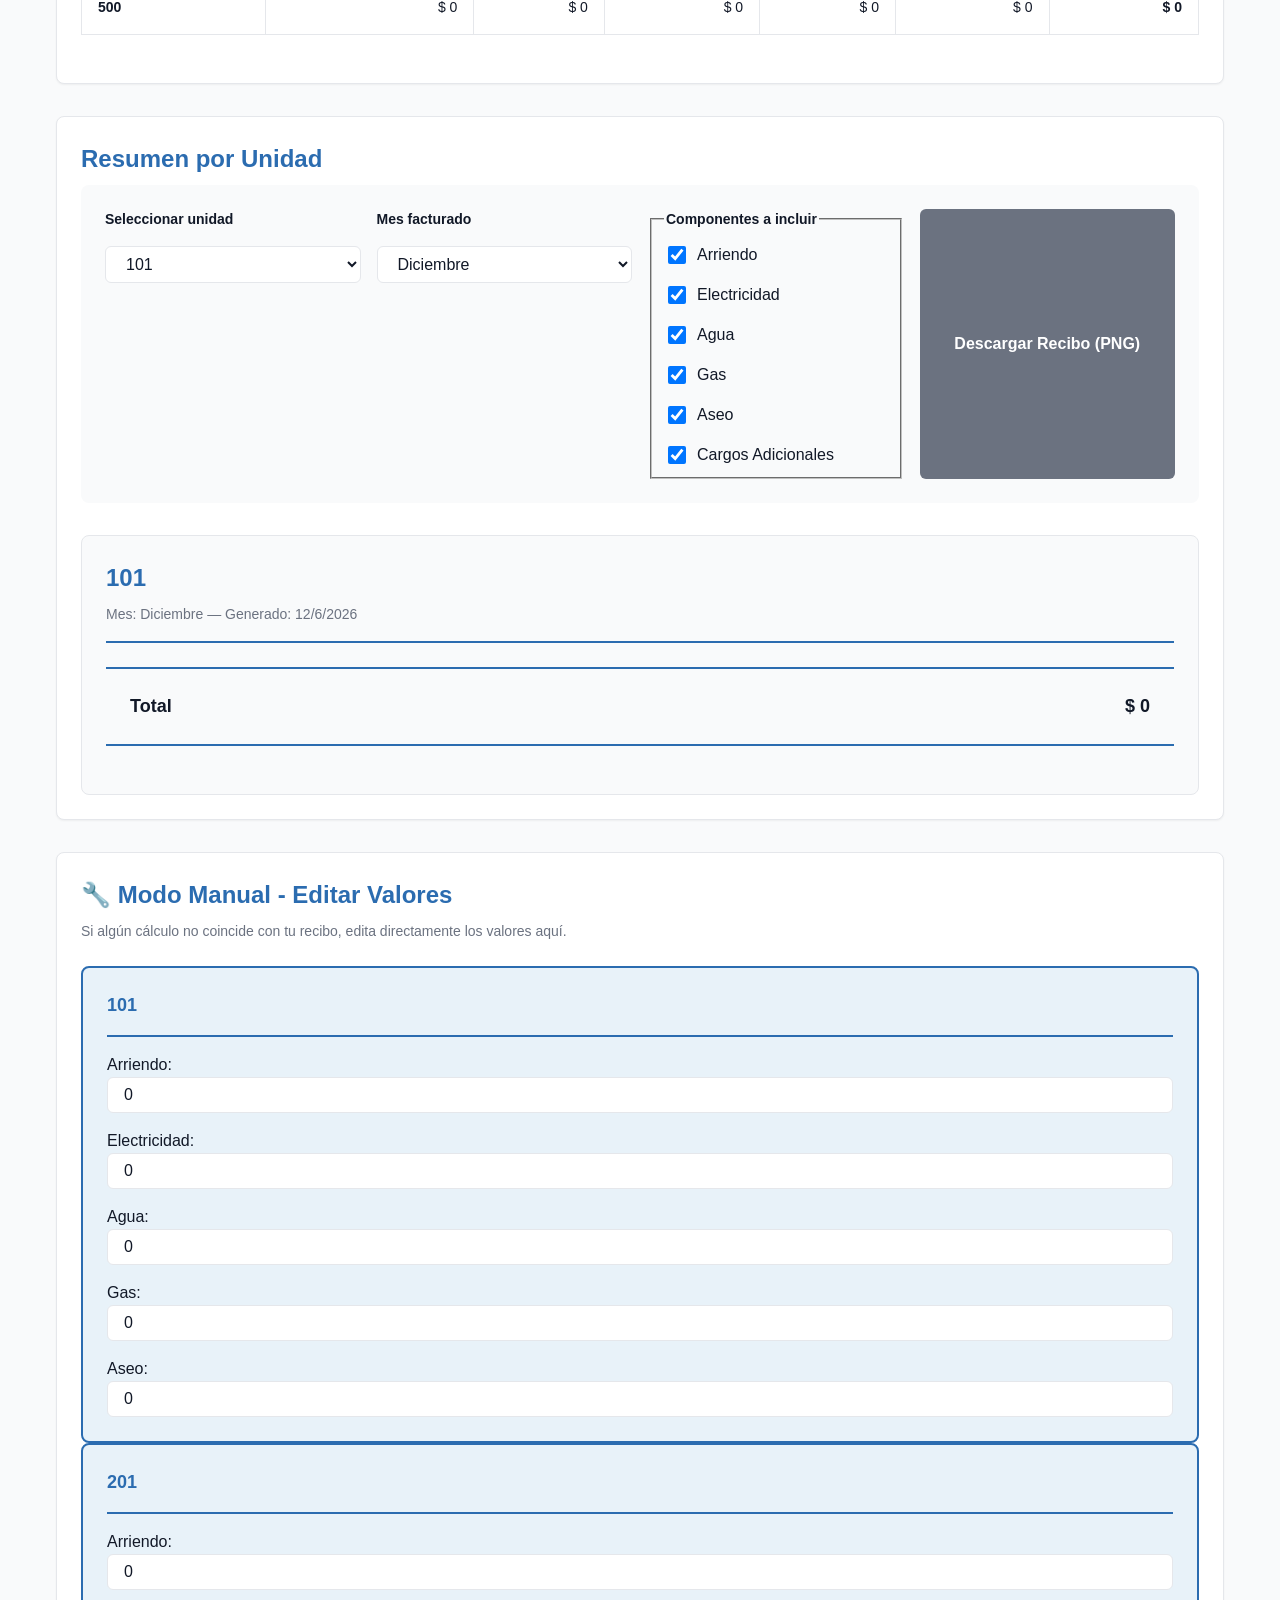
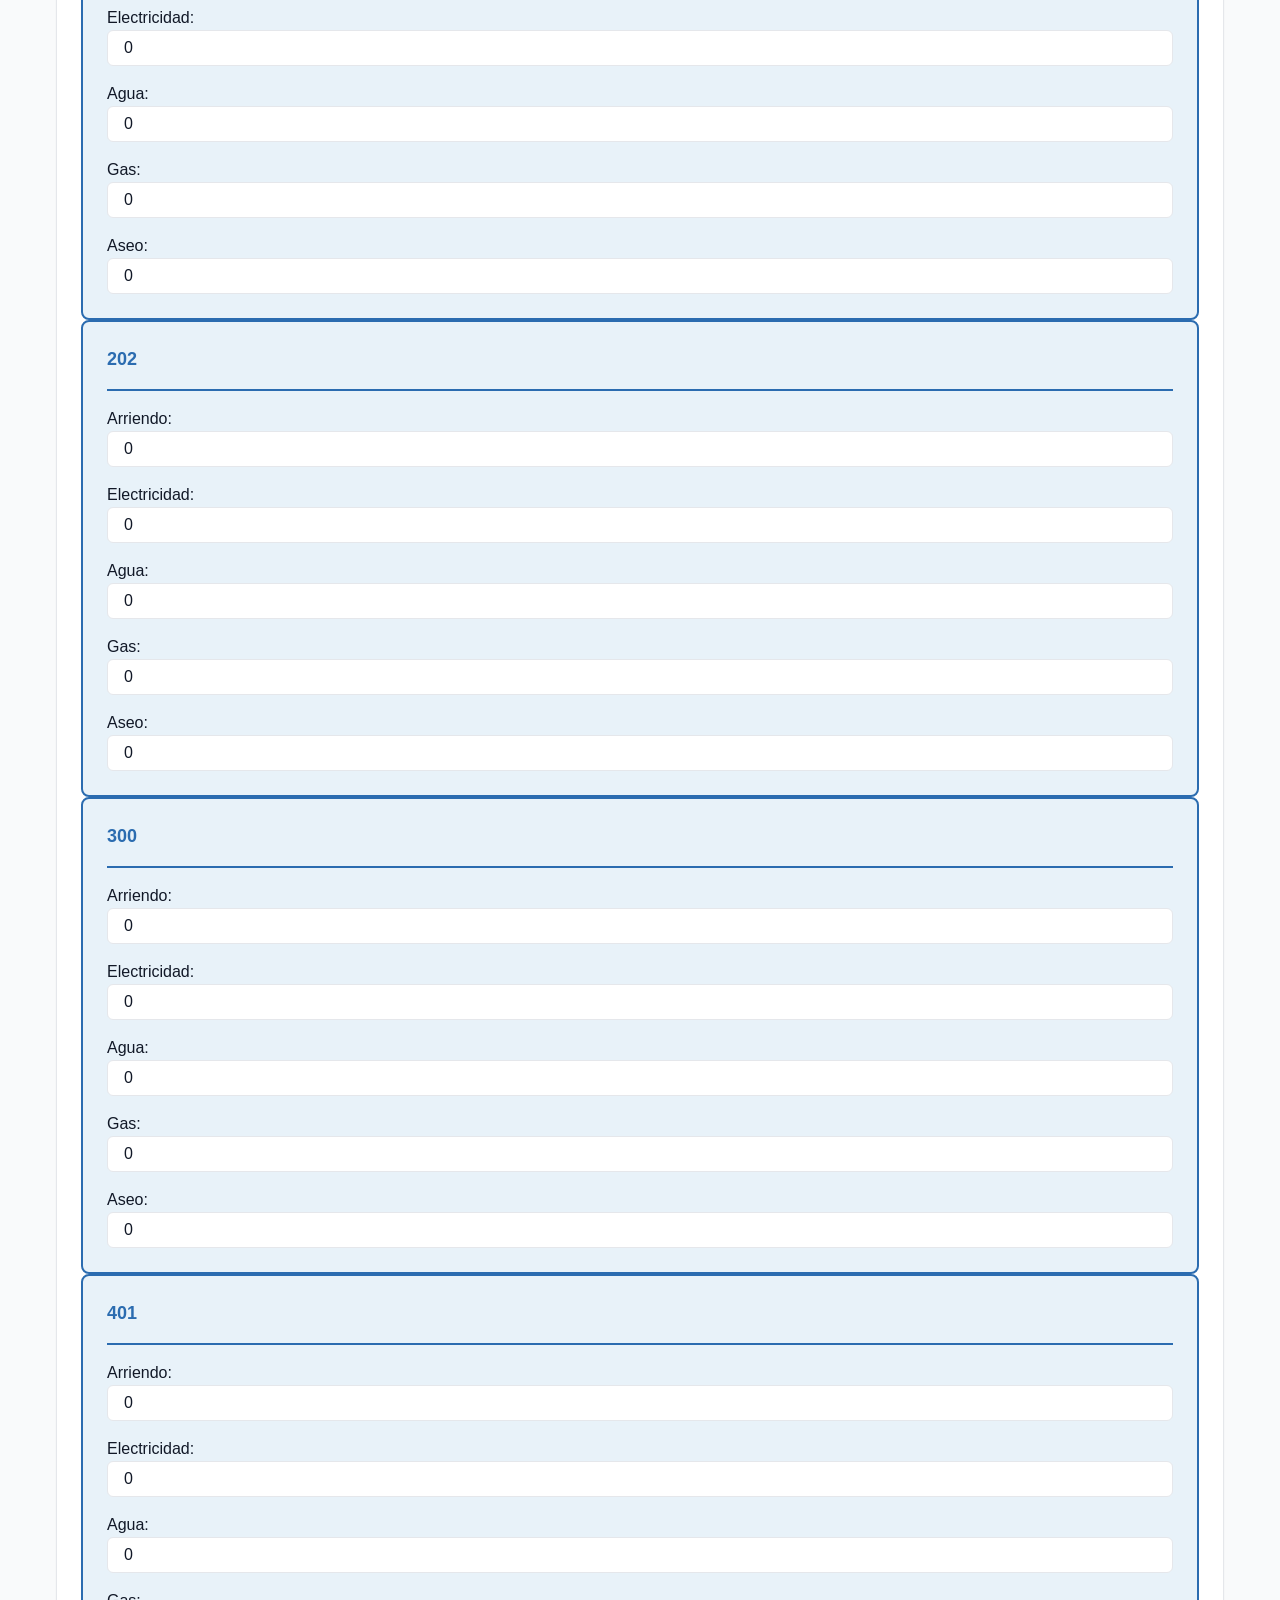
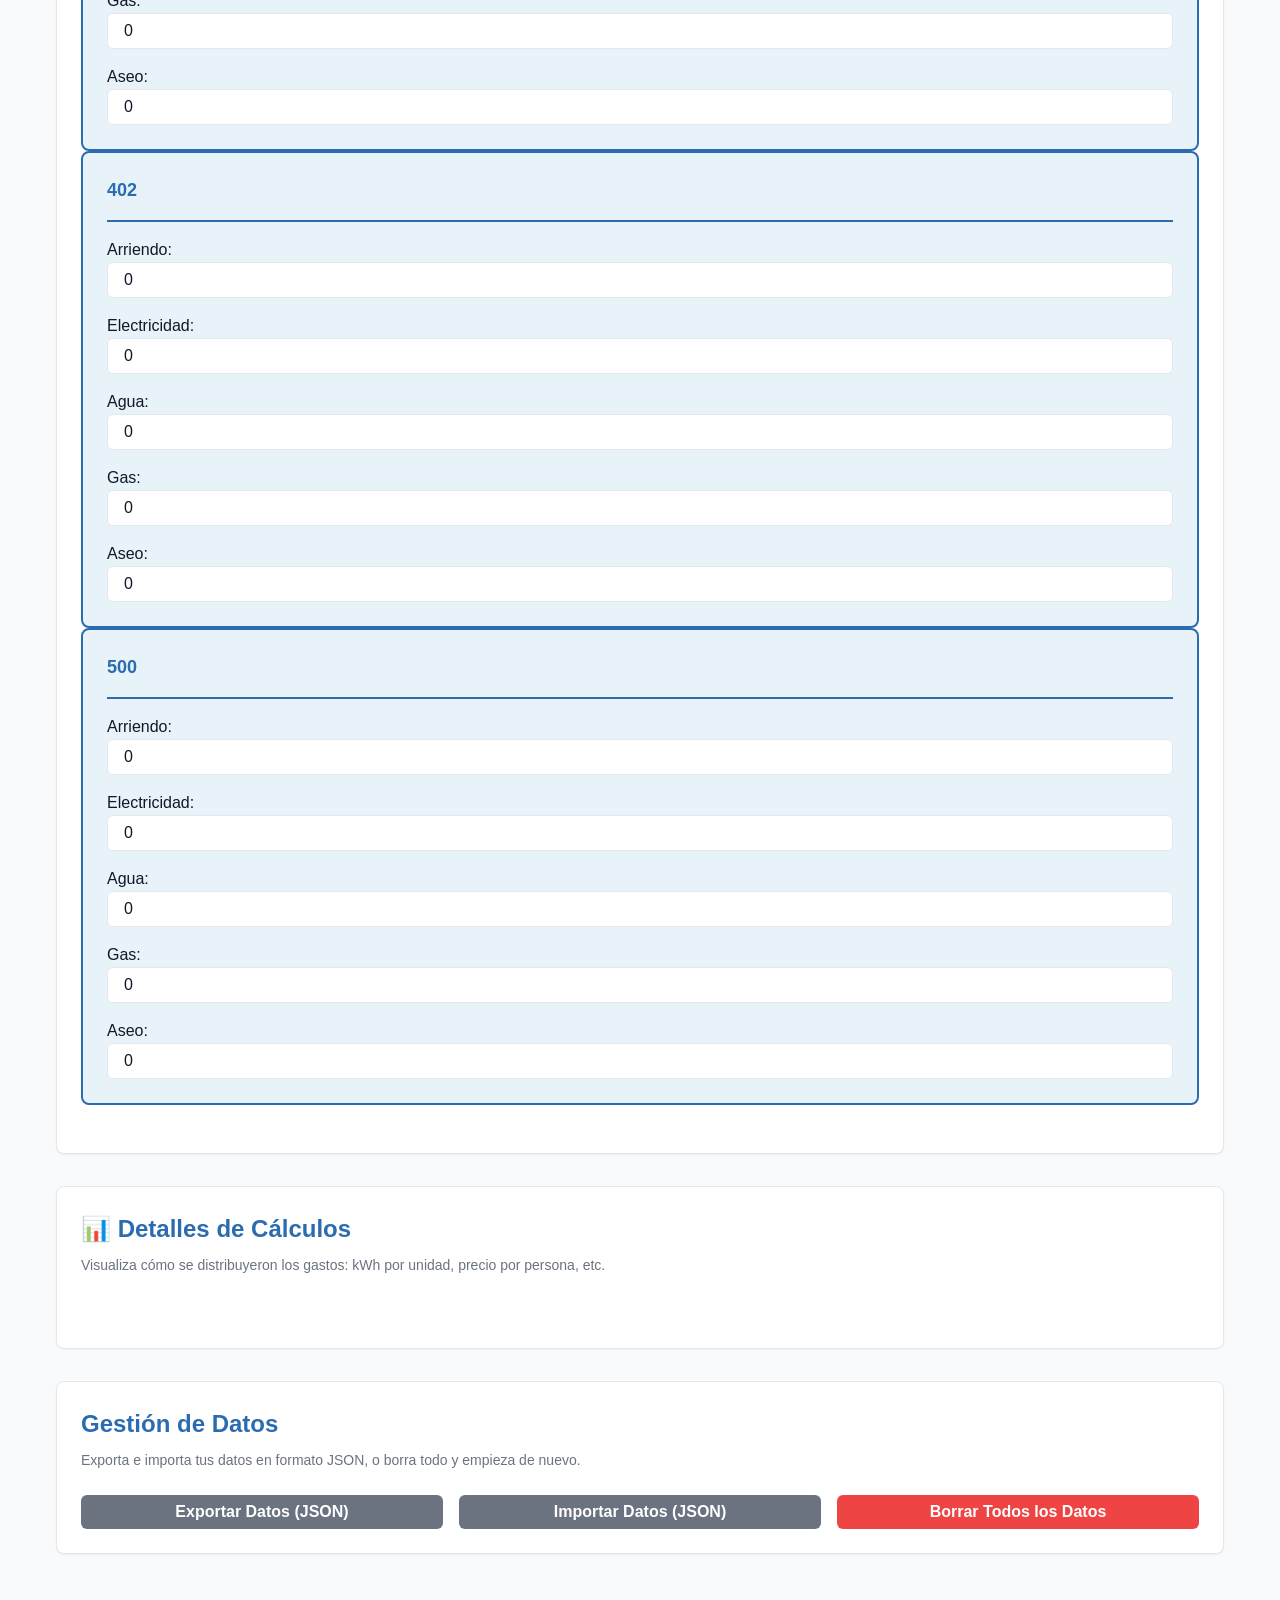
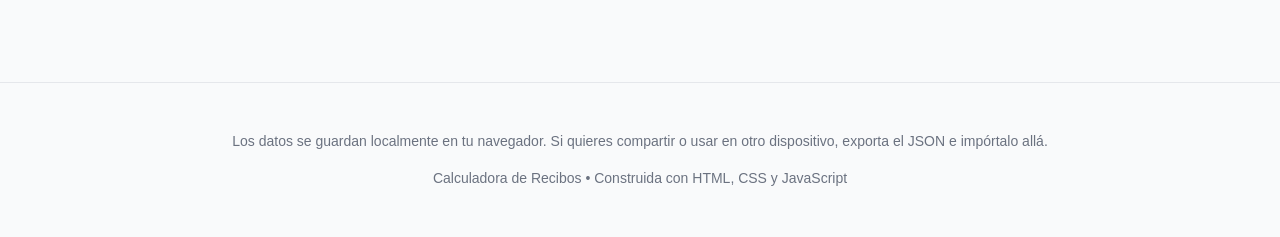
==== commit c6ada2ff: "Agregar Modo Manual y Detalles de Cálculos + Arreglar select de unidades" ====
--- a/index.html
+++ b/index.html
@@ -434,7 +434,25 @@
       <div id="unit-summary-card" class="summary-card" role="region" aria-live="polite"></div>
     </section>
 
-    <!-- Sección 9: Acciones globales -->
+    <!-- Sección 9: Modo Manual -->
+    <section class="panel" id="manual-section">
+      <h2>🔧 Modo Manual - Editar Valores</h2>
+      <p class="section-description">
+        Si algún cálculo no coincide con tu recibo, edita directamente los valores aquí.
+      </p>
+      <div id="manual-mode-container" class="manual-mode-container" role="region" aria-live="polite"></div>
+    </section>
+
+    <!-- Sección 10: Detalles de Cálculos -->
+    <section class="panel" id="details-section">
+      <h2>📊 Detalles de Cálculos</h2>
+      <p class="section-description">
+        Visualiza cómo se distribuyeron los gastos: kWh por unidad, precio por persona, etc.
+      </p>
+      <div id="calculation-details-container" class="calculation-details-container" role="region" aria-live="polite"></div>
+    </section>
+
+    <!-- Sección 11: Acciones globales -->
     <section class="panel" id="actions-section">
       <h2>Gestión de Datos</h2>
       <p class="section-description">
--- a/style.css
+++ b/style.css
@@ -885,3 +885,148 @@
     color: var(--color-text);
   }
 }
+
+/* ============================================================
+   MODO MANUAL - Editar valores directamente
+   ============================================================ */
+
+.manual-mode-container {
+  display: grid;
+  grid-template-columns: repeat(auto-fit, minmax(300px, 1fr));
+  gap: var(--space-lg);
+  margin: var(--space-lg) 0;
+}
+
+.manual-card {
+  padding: var(--space-lg);
+  background: var(--color-primary-light);
+  border: 2px solid var(--color-primary);
+  border-radius: var(--radius-lg);
+  transition: all var(--transition-base);
+}
+
+.manual-card:hover {
+  box-shadow: var(--shadow-lg);
+  border-color: var(--color-primary-dark);
+}
+
+.manual-card h4 {
+  margin: 0 0 var(--space-md) 0;
+  color: var(--color-primary);
+  font-size: var(--font-size-lg);
+  border-bottom: 2px solid var(--color-primary);
+  padding-bottom: var(--space-md);
+}
+
+.manual-inputs {
+  display: flex;
+  flex-direction: column;
+  gap: var(--space-md);
+}
+
+.manual-input {
+  padding: var(--space-sm) var(--space-md);
+  border: 1px solid var(--color-border);
+  border-radius: var(--radius-md);
+  font-size: var(--font-size-base);
+  background-color: var(--color-surface);
+  color: var(--color-text);
+  transition: all var(--transition-base);
+}
+
+.manual-input:hover {
+  border-color: var(--color-primary);
+  box-shadow: var(--shadow-sm);
+}
+
+.manual-input:focus {
+  border-color: var(--color-primary);
+  background-color: var(--color-primary-light);
+  outline: none;
+}
+
+/* ============================================================
+   DETALLES DE CÁLCULOS - Vista de breakdown
+   ============================================================ */
+
+.calculation-details-container {
+  display: grid;
+  grid-template-columns: repeat(auto-fit, minmax(280px, 1fr));
+  gap: var(--space-lg);
+  margin: var(--space-lg) 0;
+}
+
+.detail-card {
+  padding: var(--space-lg);
+  background: var(--color-bg);
+  border: 2px solid var(--color-border);
+  border-radius: var(--radius-lg);
+  transition: all var(--transition-base);
+}
+
+.detail-card:hover {
+  border-color: var(--color-primary);
+  box-shadow: var(--shadow-md);
+  background: var(--color-primary-light);
+}
+
+.detail-card h4 {
+  margin: 0 0 var(--space-md) 0;
+  color: var(--color-primary);
+  font-size: var(--font-size-lg);
+  display: flex;
+  align-items: center;
+  gap: var(--space-sm);
+}
+
+.detail-table {
+  width: 100%;
+  border-collapse: collapse;
+  font-size: var(--font-size-sm);
+}
+
+.detail-table tr {
+  border-bottom: 1px solid var(--color-border);
+}
+
+.detail-table td {
+  padding: var(--space-sm) 0;
+  text-align: left;
+}
+
+.detail-table td:first-child {
+  font-weight: var(--font-weight-semibold);
+  color: var(--color-text);
+  width: 60%;
+}
+
+.detail-table td:last-child {
+  text-align: right;
+  color: var(--color-primary);
+  font-weight: var(--font-weight-bold);
+}
+
+.detail-table tr.detail-separator {
+  border-top: 2px solid var(--color-primary);
+  border-bottom: 2px solid var(--color-primary);
+}
+
+.detail-table tr.detail-separator td {
+  padding: var(--space-md) 0;
+  font-weight: var(--font-weight-bold);
+  color: var(--color-primary);
+}
+
+/* Responsive: en pantallas pequeñas, reduce el tamaño de las tarjetas */
+@media (max-width: 768px) {
+  .manual-mode-container,
+  .calculation-details-container {
+    grid-template-columns: 1fr;
+  }
+
+  .manual-card,
+  .detail-card {
+    padding: var(--space-md);
+  }
+}
+
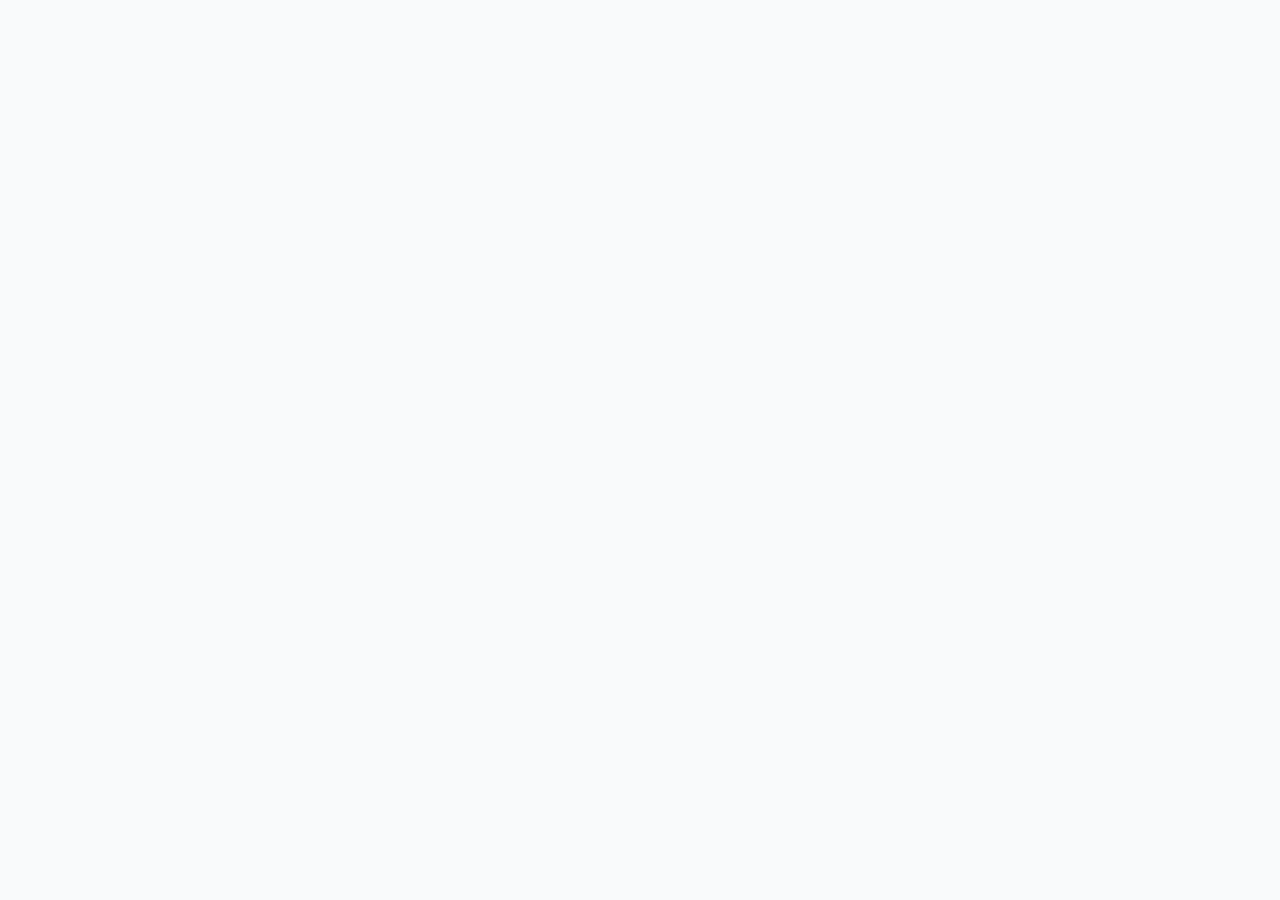
==== commit 26ec050c: "Agregar index.html en raíz para GitHub Pages y .nojekyll para configuración correcta" ====
--- a/index.html
+++ b/index.html
@@ -1,558 +1,36 @@
 <!DOCTYPE html>
 <html lang="es">
 <head>
-  <!-- Meta tags para configuración básica -->
-  <meta charset="utf-8">
-  <meta name="viewport" content="width=device-width, initial-scale=1.0">
-  <meta name="description" content="Calculadora de recibos de servicios domésticos (luz, agua, gas). Distribuye gastos equitativamente entre unidades.">
-  <meta name="theme-color" content="#2b6cb0">
-  
-  <!-- PWA - Manifest para instalación como app -->
-  <link rel="manifest" href="manifest.json">
-  
-  <!-- PWA - Apple Touch Icon (iOS) -->
-  <link rel="apple-touch-icon" href="data:image/svg+xml,<svg xmlns='http://www.w3.org/2000/svg' viewBox='0 0 180 180'><rect fill='%232b6cb0' width='180' height='180'/><text x='90' y='90' font-size='100' fill='white' text-anchor='middle' dominant-baseline='middle' font-weight='bold' font-family='Arial'>R</text></svg>">
-  
-  <title>Calculadora de Recibos - Luz, Agua y Gas</title>
-  
-  <!-- Estilos -->
-  <link rel="stylesheet" href="style.css">
+    <meta charset="UTF-8">
+    <meta name="viewport" content="width=device-width, initial-scale=1.0">
+    <title>Calculadora de Recibos</title>
+    <link rel="manifest" href="./src/manifest.json">
+    <link rel="icon" href="data:image/svg+xml,<svg xmlns='http://www.w3.org/2000/svg' viewBox='0 0 192 192'><rect fill='%232b6cb0' width='192' height='192'/><text x='50%' y='50%' font-size='120' font-weight='bold' fill='white' text-anchor='middle' dy='.3em'>$</text></svg>">
+    <link rel="apple-touch-icon" href="data:image/svg+xml,<svg xmlns='http://www.w3.org/2000/svg' viewBox='0 0 192 192'><rect fill='%232b6cb0' width='192' height='192'/><text x='50%' y='50%' font-size='120' font-weight='bold' fill='white' text-anchor='middle' dy='.3em'>$</text></svg>">
+    <meta name="theme-color" content="#2b6cb0">
+    <link rel="stylesheet" href="./src/style.css">
+    <meta name="description" content="Calculadora inteligente para distribuir equitativamente gastos de servicios domésticos entre múltiples unidades">
 </head>
-
 <body>
-  <!-- Skip to main content para accesibilidad -->
-  <a href="#main-content" class="skip-link">Saltar al contenido principal</a>
-
-  <header class="app-header">
-    <div class="header-container">
-      <div class="header-title">
-        <h1>Calculadora de Recibos</h1>
-        <p class="subtitle">Distribuye gastos domésticos de forma equitativa</p>
-      </div>
-      <div class="header-controls">
-        <button 
-          id="theme-toggle" 
-          class="btn btn-small theme-toggle"
-          aria-label="Cambiar tema"
-          title="Cambiar entre tema claro y oscuro"
-        >
-          🌙
-        </button>
-        <label for="language-select" class="sr-only">Selecciona idioma</label>
-        <select id="language-select" class="language-selector" aria-label="Selecciona idioma">
-          <option value="es">Español</option>
-          <option value="en">English</option>
-        </select>
-      </div>
-    </div>
-  </header>
-
-  <main id="main-content" class="app-main">
-
-    <!-- Sección introducción -->
-    <section class="intro-section">
-      <div class="intro-content">
-        <p class="intro-text">
-          Esta aplicación calcula de forma automática y equitativa cuánto debe pagar cada unidad por 
-          luz, agua y gas. Los datos se guardan localmente en tu navegador para que no tengas que 
-          escribirlos cada vez que accedas.
-        </p>
-      </div>
-    </section>
-
-    <!-- Sección 1: Gestión de unidades -->
-    <section class="panel" id="units-section">
-      <h2>Unidades y Habitantes</h2>
-      <p class="section-description">
-        Agrega o edita cada unidad. Especifica cuántas personas viven en cada una y el arriendo mensual.
-      </p>
-
-      <div class="units-container">
-        <div id="units-list" class="units-list" role="list"></div>
-
-        <div class="add-unit-form">
-          <label for="new-unit-name" class="form-label">Nombre</label>
-          <input 
-            id="new-unit-name" 
-            type="text"
-            placeholder="ej. 101"
-            aria-label="Nombre de la unidad"
-            class="form-input"
-          />
-
-          <label for="new-unit-people" class="form-label">Personas</label>
-          <input 
-            id="new-unit-people" 
-            type="number"
-            min="0"
-            value="1"
-            aria-label="Cantidad de personas"
-            class="form-input"
-          />
-
-          <label for="new-unit-rent" class="form-label">Arriendo</label>
-          <input 
-            id="new-unit-rent" 
-            type="number"
-            min="0"
-            value="0"
-            placeholder="Monto"
-            aria-label="Arriendo mensual"
-            class="form-input"
-          />
-
-          <button id="add-unit-btn" class="btn btn-primary" aria-label="Agregar nueva unidad">
-            + Agregar Unidad
-          </button>
-        </div>
-      </div>
-    </section>
-
-    <!-- Sección 2: Electricidad A (201 / 202) -->
-    <section class="panel" id="electricity-a-section">
-      <h2>Electricidad A (201 / 202)</h2>
-      <p class="section-description">
-        Ingresa el total del recibo y las lecturas individuales del medidor 202. 
-        El consumo de 201 se calcula automáticamente.
-      </p>
-
-      <div class="form-grid">
-        <div class="form-group">
-          <label for="ea-total-kwh" class="form-label">Total kWh</label>
-          <input 
-            id="ea-total-kwh" 
-            type="number"
-            min="0"
-            step="0.01"
-            aria-label="Total de kilovatios-hora del recibo A"
-            class="form-input"
-          />
-        </div>
-
-        <div class="form-group">
-          <label for="ea-total-price" class="form-label">Precio total</label>
-          <input 
-            id="ea-total-price" 
-            type="number"
-            min="0"
-            step="0.01"
-            aria-label="Precio total del recibo A"
-            class="form-input"
-          />
-        </div>
-
-        <div class="form-group">
-          <label for="ea-prev-202" class="form-label">Lectura anterior 202</label>
-          <input 
-            id="ea-prev-202" 
-            type="number"
-            min="0"
-            step="0.01"
-            aria-label="Lectura anterior del medidor 202"
-            class="form-input"
-          />
-        </div>
-
-        <div class="form-group">
-          <label for="ea-curr-202" class="form-label">Lectura actual 202</label>
-          <input 
-            id="ea-curr-202" 
-            type="number"
-            min="0"
-            step="0.01"
-            aria-label="Lectura actual del medidor 202"
-            class="form-input"
-          />
-        </div>
-
-        <div class="form-group">
-          <label for="ea-cleaning" class="form-label">Aseo</label>
-          <input 
-            id="ea-cleaning" 
-            type="number"
-            min="0"
-            step="0.01"
-            placeholder="Monto aseo"
-            aria-label="Cargo de aseo recibo A"
-            class="form-input"
-          />
-        </div>
-      </div>
-    </section>
-
-    <!-- Sección 3: Electricidad B (401, 500 y 402) -->
-    <section class="panel" id="electricity-b-section">
-      <h2>Electricidad B (401, 500 y 402)</h2>
-      <p class="section-description">
-        Ingresa el total del recibo y las lecturas de los medidores 401 y 500. 
-        El consumo de 402 se calcula automáticamente.
-      </p>
-
-      <div class="form-grid">
-        <div class="form-group">
-          <label for="eb-total-kwh" class="form-label">Total kWh</label>
-          <input 
-            id="eb-total-kwh" 
-            type="number"
-            min="0"
-            step="0.01"
-            aria-label="Total de kilovatios-hora del recibo B"
-            class="form-input"
-          />
-        </div>
-
-        <div class="form-group">
-          <label for="eb-total-price" class="form-label">Precio total</label>
-          <input 
-            id="eb-total-price" 
-            type="number"
-            min="0"
-            step="0.01"
-            aria-label="Precio total del recibo B"
-            class="form-input"
-          />
-        </div>
-
-        <div class="form-group">
-          <label for="eb-prev-401" class="form-label">Lectura anterior 401</label>
-          <input 
-            id="eb-prev-401" 
-            type="number"
-            min="0"
-            step="0.01"
-            aria-label="Lectura anterior del medidor 401"
-            class="form-input"
-          />
-        </div>
-
-        <div class="form-group">
-          <label for="eb-curr-401" class="form-label">Lectura actual 401</label>
-          <input 
-            id="eb-curr-401" 
-            type="number"
-            min="0"
-            step="0.01"
-            aria-label="Lectura actual del medidor 401"
-            class="form-input"
-          />
-        </div>
-
-        <div class="form-group">
-          <label for="eb-prev-500" class="form-label">Lectura anterior 500</label>
-          <input 
-            id="eb-prev-500" 
-            type="number"
-            min="0"
-            step="0.01"
-            aria-label="Lectura anterior del medidor 500"
-            class="form-input"
-          />
-        </div>
-
-        <div class="form-group">
-          <label for="eb-curr-500" class="form-label">Lectura actual 500</label>
-          <input 
-            id="eb-curr-500" 
-            type="number"
-            min="0"
-            step="0.01"
-            aria-label="Lectura actual del medidor 500"
-            class="form-input"
-          />
-        </div>
-
-        <div class="form-group">
-          <label for="eb-cleaning" class="form-label">Aseo</label>
-          <input 
-            id="eb-cleaning" 
-            type="number"
-            min="0"
-            step="0.01"
-            placeholder="Monto aseo"
-            aria-label="Cargo de aseo recibo B"
-            class="form-input"
-          />
-        </div>
-      </div>
-    </section>
-
-    <!-- Sección 4: Agua -->
-    <section class="panel" id="water-section">
-      <h2>Agua</h2>
-      <p class="section-description">
-        Ingresa el total del recibo. Se distribuye automáticamente según la cantidad de personas en cada unidad.
-      </p>
-
-      <div class="form-group">
-        <label for="water-total-price" class="form-label">Total factura agua</label>
-        <input 
-          id="water-total-price" 
-          type="number"
-          min="0"
-          step="0.01"
-          aria-label="Total factura de agua"
-          class="form-input"
-        />
-      </div>
-    </section>
-
-    <!-- Sección 5: Gas -->
-    <section class="panel" id="gas-section">
-      <h2>Gas</h2>
-      <p class="section-description">
-        Dos recibos independientes: uno para (201+202) y otro para (401+402). 
-        Se distribuye según la cantidad de personas en cada grupo.
-      </p>
-
-      <div class="form-grid">
-        <div class="form-group">
-          <label for="gas-group1" class="form-label">Total factura gas (201+202)</label>
-          <input 
-            id="gas-group1" 
-            type="number"
-            min="0"
-            step="0.01"
-            aria-label="Total factura gas grupo 1"
-            class="form-input"
-          />
-        </div>
-
-        <div class="form-group">
-          <label for="gas-group2" class="form-label">Total factura gas (401+402)</label>
-          <input 
-            id="gas-group2" 
-            type="number"
-            min="0"
-            step="0.01"
-            aria-label="Total factura gas grupo 2"
-            class="form-input"
-          />
-        </div>
-      </div>
-    </section>
-
-    <!-- Sección 6: Cargos adicionales -->
-    <section class="panel" id="extras-section">
-      <h2>Cargos Adicionales</h2>
-      <p class="section-description">
-        Agrega deudas, parqueaderos, o cualquier otro cargo. Cada uno se asigna a una unidad específica.
-      </p>
-
-      <div id="extras-list" class="extras-list" role="list"></div>
-
-      <div class="add-extra-form">
-        <label for="extra-name" class="form-label">Nombre del cargo</label>
-        <input 
-          id="extra-name" 
-          type="text"
-          placeholder="ej. Parqueadero"
-          aria-label="Nombre del cargo adicional"
-          class="form-input"
-        />
-
-        <label for="extra-amount" class="form-label">Monto</label>
-        <input 
-          id="extra-amount" 
-          type="number"
-          min="0"
-          step="0.01"
-          placeholder="Monto"
-          aria-label="Monto del cargo"
-          class="form-input"
-        />
-
-        <label for="extra-unit-select" class="form-label">Asignar a</label>
-        <select 
-          id="extra-unit-select" 
-          aria-label="Unidad a la que asignar el cargo"
-          class="form-input"
-        ></select>
-
-        <button id="add-extra-btn" class="btn btn-primary" aria-label="Agregar cargo adicional">
-          + Agregar Cargo
-        </button>
-      </div>
-    </section>
-
-    <!-- Sección 7: Resultados -->
-    <section class="panel" id="results-section">
-      <h2>Distribución de Gastos</h2>
-      <p class="section-description">
-        Tabla con el desglose completo de gastos por unidad.
-      </p>
-      <div id="results" class="results-container" role="region" aria-live="polite"></div>
-    </section>
-
-    <!-- Sección 8: Resumen y Recibos -->
-    <section class="panel" id="summary-section">
-      <h2>Resumen por Unidad</h2>
-
-      <div class="summary-controls">
-        <div class="control-group">
-          <label for="unit-summary-select" class="form-label">Seleccionar unidad</label>
-          <select id="unit-summary-select" class="form-input" aria-label="Selecciona unidad para ver detalle"></select>
-        </div>
-
-        <div class="control-group">
-          <label for="summary-month-select" class="form-label">Mes facturado</label>
-          <select id="summary-month-select" class="form-input" aria-label="Mes del recibo"></select>
-        </div>
-
-        <fieldset class="control-group checkboxes">
-          <legend class="form-label">Componentes a incluir</legend>
-          <label class="checkbox-label">
-            <input type="checkbox" id="include-rent" checked aria-label="Incluir arriendo">
-            Arriendo
-          </label>
-          <label class="checkbox-label">
-            <input type="checkbox" id="include-electricity" checked aria-label="Incluir electricidad">
-            Electricidad
-          </label>
-          <label class="checkbox-label">
-            <input type="checkbox" id="include-water" checked aria-label="Incluir agua">
-            Agua
-          </label>
-          <label class="checkbox-label">
-            <input type="checkbox" id="include-gas" checked aria-label="Incluir gas">
-            Gas
-          </label>
-          <label class="checkbox-label">
-            <input type="checkbox" id="include-cleaning" checked aria-label="Incluir aseo">
-            Aseo
-          </label>
-          <label class="checkbox-label">
-            <input type="checkbox" id="include-extras" checked aria-label="Incluir cargos adicionales">
-            Cargos Adicionales
-          </label>
-        </fieldset>
-
-        <button id="generate-receipt-img" class="btn btn-secondary" aria-label="Generar recibo como imagen PNG">
-          Descargar Recibo (PNG)
-        </button>
-      </div>
-
-      <div id="unit-summary-card" class="summary-card" role="region" aria-live="polite"></div>
-    </section>
-
-    <!-- Sección 9: Modo Manual -->
-    <section class="panel" id="manual-section">
-      <h2>🔧 Modo Manual - Editar Valores</h2>
-      <p class="section-description">
-        Si algún cálculo no coincide con tu recibo, edita directamente los valores aquí.
-      </p>
-      <div id="manual-mode-container" class="manual-mode-container" role="region" aria-live="polite"></div>
-    </section>
-
-    <!-- Sección 10: Detalles de Cálculos -->
-    <section class="panel" id="details-section">
-      <h2>📊 Detalles de Cálculos</h2>
-      <p class="section-description">
-        Visualiza cómo se distribuyeron los gastos: kWh por unidad, precio por persona, etc.
-      </p>
-      <div id="calculation-details-container" class="calculation-details-container" role="region" aria-live="polite"></div>
-    </section>
-
-    <!-- Sección 11: Acciones globales -->
-    <section class="panel" id="actions-section">
-      <h2>Gestión de Datos</h2>
-      <p class="section-description">
-        Exporta e importa tus datos en formato JSON, o borra todo y empieza de nuevo.
-      </p>
-
-      <div class="actions-buttons">
-        <button id="export-btn" class="btn btn-secondary" aria-label="Exportar datos como archivo JSON">
-          Exportar Datos (JSON)
-        </button>
-
-        <button id="import-btn" class="btn btn-secondary" aria-label="Importar datos desde archivo JSON">
-          Importar Datos (JSON)
-        </button>
-
-        <button id="reset-btn" class="btn btn-danger" aria-label="Borrar todos los datos guardados">
-          Borrar Todos los Datos
-        </button>
-
-        <!-- Input hidden para importar archivos -->
-        <input 
-          id="import-file" 
-          type="file" 
-          accept="application/json" 
-          style="display:none"
-          aria-label="Selecciona archivo JSON para importar"
-        />
-      </div>
-    </section>
-
-  </main>
-
-  <footer class="app-footer">
-    <p class="footer-text">
-      Los datos se guardan localmente en tu navegador. Si quieres compartir o usar en otro dispositivo, 
-      exporta el JSON e impórtalo allá.
-    </p>
-    <p class="footer-credit">
-      Calculadora de Recibos • Construida con HTML, CSS y JavaScript
-    </p>
-  </footer>
-
-  <!-- Scripts externos (en orden de dependencia) -->
-  <script src="https://html2canvas.hertzen.com/dist/html2canvas.min.js"></script>
-
-  <!-- Scripts modulares de la aplicación (en orden de dependencia) -->
-  <script src="modules/i18n.js"></script>
-  <script src="modules/storage.js"></script>
-  <script src="modules/calculator.js"></script>
-  <script src="modules/ui.js"></script>
-
-  <!-- Script principal que orquesta todo -->
-  <script src="app.js"></script>
-
-  <!-- PWA - Registro de Service Worker para funcionalidad offline -->
-  <script>
-    /**
-     * REGISTRAR SERVICE WORKER
-     * 
-     * QUÉ HACE:
-     * 1. Verifica que el navegador soporta Service Workers
-     * 2. Registra 'service-worker.js'
-     * 3. Si hay nuevo SW disponible, notifica al usuario
-     * 
-     * RESULTADO:
-     * - App funciona offline
-     * - Datos se cachean automáticamente
-     * - Actualizaciones se descargan en background
-     */
+    <div id="app"></div>
     
-    if ('serviceWorker' in navigator) {
-      // Esperar a que el DOM esté listo
-      window.addEventListener('load', () => {
-        navigator.serviceWorker.register('/service-worker.js', {
-          scope: '/'
-        })
-          .then((registration) => {
-            console.log('✅ PWA: Service Worker registrado exitosamente');
-            console.log('📍 Scope:', registration.scope);
-            
-            // Escuchar por nuevas versiones del Service Worker
-            registration.addEventListener('updatefound', () => {
-              const newWorker = registration.installing;
-              console.log('🔄 Nueva versión disponible, descargando...');
-              
-              newWorker.addEventListener('statechange', () => {
-                if (newWorker.state === 'activated') {
-                  console.log('✅ Nueva versión lista. Recarga para actualizar.');
-                  // Opcional: notificar al usuario que hay actualización
-                }
-              });
-            });
-          })
-          .catch((error) => {
-            console.error('❌ Error registrando Service Worker:', error);
-          });
-      });
-    } else {
-      console.warn('⚠️ Service Worker no soportado en este navegador');
-    }
-  </script>
+    <!-- Modular app loaded from src/ -->
+    <script src="./src/modules/i18n.js"></script>
+    <script src="./src/modules/storage.js"></script>
+    <script src="./src/modules/calculator.js"></script>
+    <script src="./src/modules/ui.js"></script>
+    <script src="./src/app.js"></script>
+    
+    <script>
+        if ('serviceWorker' in navigator) {
+            navigator.serviceWorker.register('./src/service-worker.js', { scope: '/Calculadora-Resibos/' })
+                .then(() => console.log('✓ Service Worker registrado'))
+                .catch(err => console.warn('✗ Error registrando Service Worker:', err));
+        }
+        
+        // Initialize the app
+        const app = UtilityCalculatorApp();
+        app.initialize();
+    </script>
 </body>
 </html>
--- a/src/style.css
+++ b/src/style.css
@@ -0,0 +1,1032 @@
+/**
+ * style.css - Estilos de la aplicación de calculadora de recibos
+ * ================================================================
+ * 
+ * ARQUITECTURA CSS:
+ * 1. Variables CSS (tokens de diseño)
+ * 2. Reset y estilos base
+ * 3. Layout y componentes
+ * 4. Responsive design
+ * 5. Accesibilidad
+ * 
+ * FILOSOFÍA:
+ * - Mobile-first: estilos base para móvil, mejoras para desktop
+ * - Tokens de diseño: colores, espacios, tipografía centralizados
+ * - Componentes reutilizables: .btn, .form-input, .panel, etc.
+ * - Accesibilidad: contraste, focus states, navegación por teclado
+ */
+
+/* ============================================================
+   VARIABLES CSS - Define tokens de diseño reutilizables
+   ============================================================ */
+
+:root {
+  /* Colores */
+  --color-primary: #2b6cb0;           /* Azul principal */
+  --color-primary-dark: #1e4e7a;      /* Azul oscuro (hover) */
+  --color-primary-light: #e8f2f9;     /* Azul muy claro (fondo) */
+  
+  --color-secondary: #6b7280;         /* Gris para textos secundarios */
+  --color-success: #10b981;           /* Verde para acciones positivas */
+  --color-danger: #ef4444;            /* Rojo para acciones destructivas */
+  --color-warning: #f59e0b;           /* Ámbar para advertencias */
+  
+  --color-bg: #f9fafb;                /* Fondo general */
+  --color-surface: #ffffff;           /* Superficies (cards, panels) */
+  --color-border: #e5e7eb;            /* Bordes de inputs y elementos */
+  --color-text: #111827;              /* Texto principal */
+  --color-text-muted: #6b7280;        /* Texto secundario */
+  
+  /* Espaciado (escala 8px) */
+  --space-xs: 0.25rem;    /* 4px */
+  --space-sm: 0.5rem;     /* 8px */
+  --space-md: 1rem;       /* 16px */
+  --space-lg: 1.5rem;     /* 24px */
+  --space-xl: 2rem;       /* 32px */
+  --space-2xl: 3rem;      /* 48px */
+  
+  /* Tipografía */
+  --font-family: -apple-system, BlinkMacSystemFont, 'Segoe UI', Roboto, 'Helvetica Neue', Arial, sans-serif;
+  --font-size-sm: 0.875rem;   /* 14px */
+  --font-size-base: 1rem;     /* 16px */
+  --font-size-lg: 1.125rem;   /* 18px */
+  --font-size-xl: 1.25rem;    /* 20px */
+  --font-size-2xl: 1.5rem;    /* 24px */
+  --font-size-3xl: 1.875rem;  /* 30px */
+  --font-weight-normal: 400;
+  --font-weight-medium: 500;
+  --font-weight-semibold: 600;
+  --font-weight-bold: 700;
+  
+  /* Radios de borde */
+  --radius-sm: 4px;
+  --radius-md: 6px;
+  --radius-lg: 8px;
+  --radius-xl: 12px;
+  
+  /* Sombras */
+  --shadow-sm: 0 1px 2px 0 rgba(0, 0, 0, 0.05);
+  --shadow-md: 0 4px 6px -1px rgba(0, 0, 0, 0.1), 0 2px 4px -1px rgba(0, 0, 0, 0.06);
+  --shadow-lg: 0 10px 15px -3px rgba(0, 0, 0, 0.1), 0 4px 6px -2px rgba(0, 0, 0, 0.05);
+  
+  /* Transiciones */
+  --transition-fast: 150ms ease-in-out;
+  --transition-base: 200ms ease-in-out;
+  --transition-slow: 300ms ease-in-out;
+}
+
+* {
+  box-sizing: border-box;
+}
+
+html {
+  -webkit-font-smoothing: antialiased;
+  -moz-osx-font-smoothing: grayscale;
+  scroll-behavior: smooth;
+}
+
+body {
+  margin: 0;
+  padding: 0;
+  font-family: var(--font-family);
+  font-size: var(--font-size-base);
+  color: var(--color-text);
+  background-color: var(--color-bg);
+  line-height: 1.5;
+}
+
+.skip-link {
+  position: absolute;
+  top: -40px;
+  left: 0;
+  background: var(--color-primary);
+  color: white;
+  padding: var(--space-md);
+  text-decoration: none;
+  z-index: 100;
+}
+
+.skip-link:focus {
+  top: 0;
+}
+
+.sr-only {
+  position: absolute;
+  width: 1px;
+  height: 1px;
+  padding: 0;
+  margin: -1px;
+  overflow: hidden;
+  clip: rect(0, 0, 0, 0);
+  white-space: nowrap;
+  border-width: 0;
+}
+
+:focus-visible {
+  outline: 2px solid var(--color-primary);
+  outline-offset: 2px;
+}
+
+.app-header {
+  background: linear-gradient(135deg, var(--color-primary) 0%, var(--color-primary-dark) 100%);
+  color: white;
+  padding: var(--space-xl) var(--space-md);
+  box-shadow: var(--shadow-md);
+  margin-bottom: var(--space-xl);
+}
+
+.header-container {
+  max-width: 1200px;
+  margin: 0 auto;
+  display: flex;
+  justify-content: space-between;
+  align-items: center;
+  gap: var(--space-xl);
+}
+
+.header-title h1 {
+  margin: 0 0 var(--space-xs) 0;
+  font-size: var(--font-size-3xl);
+  font-weight: var(--font-weight-bold);
+}
+
+.header-title .subtitle {
+  margin: 0;
+  font-size: var(--font-size-sm);
+  opacity: 0.9;
+}
+
+.language-selector {
+  background: rgba(255, 255, 255, 0.2);
+  color: white;
+  border: 1px solid rgba(255, 255, 255, 0.3);
+  padding: var(--space-sm) var(--space-md);
+  border-radius: var(--radius-md);
+  font-size: var(--font-size-sm);
+  cursor: pointer;
+  transition: background-color var(--transition-base);
+}
+
+.language-selector:hover,
+.language-selector:focus {
+  background-color: rgba(255, 255, 255, 0.3);
+  outline: none;
+}
+
+/* ===== THEME TOGGLE BUTTON ===== */
+.theme-toggle {
+  background: rgba(255, 255, 255, 0.2);
+  color: white;
+  border: 1px solid rgba(255, 255, 255, 0.3);
+  padding: var(--space-sm) var(--space-md);
+  font-size: var(--font-size-lg);
+  cursor: pointer;
+  border-radius: var(--radius-md);
+  transition: all var(--transition-base);
+  display: flex;
+  align-items: center;
+  justify-content: center;
+  min-width: 44px;
+  min-height: 44px;
+}
+
+.theme-toggle:hover {
+  background-color: rgba(255, 255, 255, 0.3);
+  transform: scale(1.1);
+}
+
+.theme-toggle:active {
+  transform: scale(0.95);
+}
+
+.theme-toggle:focus-visible {
+  outline: 2px solid white;
+  outline-offset: 2px;
+}
+
+/* Estilos para header controls (flexbox) */
+.header-controls {
+  display: flex;
+  gap: var(--space-md);
+  align-items: center;
+}
+.language-selector:focus {
+  background: rgba(255, 255, 255, 0.3);
+}
+
+.language-selector option {
+  background: var(--color-surface);
+  color: var(--color-text);
+}
+
+.app-main {
+  max-width: 1200px;
+  margin: 0 auto;
+  padding: 0 var(--space-md) var(--space-2xl) var(--space-md);
+}
+
+.intro-section {
+  margin-bottom: var(--space-2xl);
+  padding: var(--space-lg);
+  background: var(--color-primary-light);
+  border-left: 4px solid var(--color-primary);
+  border-radius: var(--radius-lg);
+}
+
+.intro-text {
+  margin: 0;
+  color: var(--color-primary);
+  font-size: var(--font-size-lg);
+  line-height: 1.6;
+}
+
+.panel {
+  background: var(--color-surface);
+  padding: var(--space-lg);
+  border-radius: var(--radius-lg);
+  margin-bottom: var(--space-xl);
+  box-shadow: var(--shadow-sm);
+  border: 1px solid var(--color-border);
+}
+
+.panel h2 {
+  margin: 0 0 var(--space-sm) 0;
+  font-size: var(--font-size-2xl);
+  color: var(--color-primary);
+}
+
+.section-description {
+  margin: var(--space-sm) 0 var(--space-lg) 0;
+  color: var(--color-text-muted);
+  font-size: var(--font-size-sm);
+}
+
+.form-grid {
+  display: grid;
+  grid-template-columns: repeat(auto-fit, minmax(250px, 1fr));
+  gap: var(--space-md);
+  margin-bottom: var(--space-lg);
+}
+
+.form-group {
+  display: flex;
+  flex-direction: column;
+}
+
+.form-label {
+  font-weight: var(--font-weight-semibold);
+  margin-bottom: var(--space-sm);
+  font-size: var(--font-size-sm);
+  color: var(--color-text);
+}
+
+.form-input {
+  padding: var(--space-sm) var(--space-md);
+  border: 1px solid var(--color-border);
+  border-radius: var(--radius-md);
+  font-family: var(--font-family);
+  font-size: var(--font-size-base);
+  transition: all var(--transition-base);
+  background-color: var(--color-surface);
+  color: var(--color-text);
+}
+
+.form-input:hover {
+  border-color: var(--color-primary);
+}
+
+.form-input:focus {
+  border-color: var(--color-primary);
+  background-color: var(--color-primary-light);
+}
+
+.form-input::placeholder {
+  color: var(--color-text-muted);
+}
+
+.btn {
+  padding: var(--space-sm) var(--space-lg);
+  border: none;
+  border-radius: var(--radius-md);
+  font-weight: var(--font-weight-semibold);
+  font-size: var(--font-size-base);
+  cursor: pointer;
+  transition: all var(--transition-base);
+  text-align: center;
+  text-decoration: none;
+  display: inline-block;
+  white-space: nowrap;
+}
+
+.btn:hover {
+  transform: translateY(-1px);
+  box-shadow: var(--shadow-md);
+}
+
+.btn:active {
+  transform: translateY(0);
+}
+
+.btn:disabled {
+  opacity: 0.6;
+  cursor: not-allowed;
+  transform: none;
+}
+
+.btn-primary {
+  background-color: var(--color-primary);
+  color: white;
+}
+
+.btn-primary:hover {
+  background-color: var(--color-primary-dark);
+}
+
+.btn-secondary {
+  background-color: var(--color-secondary);
+  color: white;
+}
+
+.btn-secondary:hover {
+  background-color: #4b5563;
+}
+
+.btn-danger {
+  background-color: var(--color-danger);
+  color: white;
+}
+
+.btn-danger:hover {
+  background-color: #dc2626;
+}
+
+.btn-small {
+  padding: 0.25rem 0.5rem;
+  font-size: var(--font-size-sm);
+}
+
+.btn-tiny {
+  padding: 0.125rem 0.25rem;
+  font-size: var(--font-size-sm);
+}
+
+.units-container {
+  display: flex;
+  flex-direction: column;
+  gap: var(--space-lg);
+}
+
+.units-list {
+  display: flex;
+  flex-direction: column;
+  gap: var(--space-md);
+}
+
+.unit-row {
+  display: grid;
+  grid-template-columns: 1fr 100px 120px auto;
+  gap: var(--space-md);
+  align-items: end;
+  padding: var(--space-md);
+  background: var(--color-bg);
+  border: 1px solid var(--color-border);
+  border-radius: var(--radius-md);
+  transition: all var(--transition-base);
+}
+
+.unit-row:hover {
+  border-color: var(--color-primary);
+  box-shadow: var(--shadow-sm);
+}
+
+.add-unit-form,
+.add-extra-form {
+  display: grid;
+  grid-template-columns: repeat(auto-fit, minmax(150px, 1fr));
+  gap: var(--space-md);
+  align-items: end;
+  padding: var(--space-lg);
+  background: var(--color-primary-light);
+  border-radius: var(--radius-lg);
+}
+
+.extras-list {
+  display: flex;
+  flex-direction: column;
+  gap: var(--space-md);
+  margin-bottom: var(--space-lg);
+  max-height: 300px;
+  overflow-y: auto;
+  padding-right: var(--space-sm);
+}
+
+.extra-row {
+  display: flex;
+  align-items: center;
+  gap: var(--space-md);
+  padding: var(--space-md);
+  background: var(--color-bg);
+  border: 1px solid var(--color-border);
+  border-radius: var(--radius-md);
+  justify-content: space-between;
+}
+
+.extra-row > div {
+  flex: 1;
+}
+
+.text-muted {
+  color: var(--color-text-muted);
+  font-size: var(--font-size-sm);
+}
+
+.summary-controls {
+  display: grid;
+  grid-template-columns: repeat(auto-fit, minmax(200px, 1fr));
+  gap: var(--space-md);
+  margin-bottom: var(--space-lg);
+  padding: var(--space-lg);
+  background: var(--color-bg);
+  border-radius: var(--radius-lg);
+}
+
+.control-group {
+  display: flex;
+  flex-direction: column;
+  gap: var(--space-sm);
+}
+
+.control-group.checkboxes {
+  display: grid;
+  grid-template-columns: repeat(auto-fit, minmax(150px, 1fr));
+  gap: var(--space-md);
+}
+
+.checkbox-label {
+  display: flex;
+  align-items: center;
+  gap: var(--space-sm);
+  cursor: pointer;
+  font-weight: var(--font-weight-normal);
+}
+
+.checkbox-label input[type="checkbox"] {
+  cursor: pointer;
+  width: 18px;
+  height: 18px;
+}
+
+.summary-card {
+  margin-top: var(--space-xl);
+  padding: var(--space-lg);
+  background: var(--color-bg);
+  border-radius: var(--radius-lg);
+  border: 1px solid var(--color-border);
+}
+
+.summary-panel {
+  margin-bottom: var(--space-lg);
+}
+
+.summary-header {
+  margin-bottom: var(--space-lg);
+  border-bottom: 2px solid var(--color-primary);
+  padding-bottom: var(--space-md);
+}
+
+.summary-header h3 {
+  margin: 0 0 var(--space-sm) 0;
+  font-size: var(--font-size-2xl);
+  color: var(--color-primary);
+}
+
+.summary-table {
+  width: 100%;
+  border-collapse: collapse;
+}
+
+.summary-table td {
+  padding: var(--space-md) var(--space-lg);
+  border-bottom: 1px dashed var(--color-border);
+  text-align: left;
+}
+
+.summary-table td:last-child {
+  text-align: right;
+  font-weight: var(--font-weight-semibold);
+}
+
+.summary-table .summary-total td {
+  border-top: 2px solid var(--color-primary);
+  border-bottom: 2px solid var(--color-primary);
+  padding-top: var(--space-lg);
+  padding-bottom: var(--space-lg);
+  font-weight: var(--font-weight-bold);
+  font-size: var(--font-size-lg);
+}
+
+.extra-item td {
+  background: var(--color-primary-light);
+}
+
+.results-container {
+  overflow-x: auto;
+  margin: var(--space-lg) 0;
+}
+
+.results-table {
+  width: 100%;
+  border-collapse: collapse;
+  min-width: 800px;
+  font-size: var(--font-size-sm);
+}
+
+.results-table thead {
+  background: var(--color-bg);
+  position: sticky;
+  top: 0;
+}
+
+.results-table th,
+.results-table td {
+  padding: var(--space-md);
+  text-align: right;
+  border: 1px solid var(--color-border);
+}
+
+.results-table th {
+  font-weight: var(--font-weight-bold);
+  color: var(--color-primary);
+  border-bottom: 2px solid var(--color-primary);
+}
+
+.results-table th:first-child,
+.results-table td:first-child {
+  text-align: left;
+}
+
+.results-table tbody tr:hover {
+  background: var(--color-primary-light);
+}
+
+.results-table tbody tr:nth-child(even) {
+  background: rgba(0, 0, 0, 0.01);
+}
+
+.actions-buttons {
+  display: flex;
+  flex-wrap: wrap;
+  gap: var(--space-md);
+}
+
+.actions-buttons .btn {
+  flex: 1;
+  min-width: 150px;
+}
+
+.app-footer {
+  margin-top: var(--space-2xl);
+  padding: var(--space-xl) var(--space-md);
+  background: var(--color-bg);
+  border-top: 1px solid var(--color-border);
+  text-align: center;
+}
+
+.footer-text,
+.footer-credit {
+  margin: var(--space-md) 0;
+  font-size: var(--font-size-sm);
+  color: var(--color-text-muted);
+}
+
+.text-left {
+  text-align: left;
+}
+
+.text-center {
+  text-align: center;
+}
+
+.text-right {
+  text-align: right;
+}
+
+.text-small {
+  font-size: var(--font-size-sm);
+}
+
+.text-info {
+  color: var(--color-primary);
+}
+
+@media (max-width: 768px) {
+  .app-header {
+    padding: var(--space-lg) var(--space-md);
+  }
+
+  .header-container {
+    flex-direction: column;
+    gap: var(--space-md);
+    align-items: flex-start;
+  }
+
+  .header-title h1 {
+    font-size: var(--font-size-2xl);
+  }
+
+  .form-grid {
+    grid-template-columns: 1fr;
+  }
+
+  .unit-row {
+    grid-template-columns: 1fr;
+  }
+
+  .add-unit-form,
+  .add-extra-form {
+    grid-template-columns: 1fr;
+  }
+
+  .summary-controls {
+    grid-template-columns: 1fr;
+  }
+
+  .results-table {
+    font-size: 0.75rem;
+  }
+
+  .results-table th,
+  .results-table td {
+    padding: var(--space-sm);
+  }
+}
+
+@media (max-width: 480px) {
+  :root {
+    --space-lg: 1rem;
+    --space-xl: 1.5rem;
+  }
+
+  .app-main {
+    padding: 0 var(--space-sm) var(--space-lg) var(--space-sm);
+  }
+
+  .app-header {
+    padding: var(--space-md);
+    margin-bottom: var(--space-lg);
+  }
+
+  .header-title h1 {
+    font-size: var(--font-size-xl);
+  }
+
+  .header-title .subtitle {
+    font-size: 0.75rem;
+  }
+
+  .panel {
+    padding: var(--space-md);
+    margin-bottom: var(--space-lg);
+  }
+
+  .form-label {
+    font-size: 0.75rem;
+  }
+
+  .btn {
+    padding: var(--space-sm) var(--space-md);
+    font-size: var(--font-size-sm);
+    width: 100%;
+  }
+
+  .actions-buttons {
+    flex-direction: column;
+  }
+
+  .actions-buttons .btn {
+    width: 100%;
+  }
+
+  .results-table {
+    font-size: 0.7rem;
+  }
+
+  .results-table th,
+  .results-table td {
+    padding: 4px;
+  }
+}
+
+@media (prefers-reduced-motion: reduce) {
+  * {
+    animation-duration: 0.01ms !important;
+    animation-iteration-count: 1 !important;
+    transition-duration: 0.01ms !important;
+    scroll-behavior: auto !important;
+  }
+}
+
+/* ============================================================
+   DARK MODE - Tema oscuro automático
+   ============================================================
+   
+   Se activa automáticamente cuando:
+   - Usuario tiene "Dark Mode" en Windows/Mac
+   - Usuario selecciona tema oscuro en navegador
+   
+   También permite toggle manual con localStorage
+*/
+
+@media (prefers-color-scheme: dark) {
+  :root {
+    /* COLORES - Ajustados para tema oscuro */
+    
+    /* Fondo y superficies */
+    --color-bg: #0f172a;                /* Azul muy oscuro */
+    --color-surface: #1e293b;           /* Gris oscuro para cards */
+    --color-border: #334155;            /* Borde más visible en oscuro */
+    
+    /* Texto */
+    --color-text: #f1f5f9;              /* Texto claro */
+    --color-text-muted: #cbd5e1;        /* Texto secundario más claro */
+    
+    /* Colores primarios - más claros en dark mode */
+    --color-primary: #3b82f6;           /* Azul más brillante */
+    --color-primary-dark: #1e40af;      /* Azul más oscuro que primary */
+    --color-primary-light: #1e293b;     /* Fondo para elementos primarios */
+    
+    /* Colores secundarios */
+    --color-secondary: #94a3b8;         /* Gris más claro */
+    --color-success: #10b981;           /* Verde (sin cambio necesario) */
+    --color-danger: #f87171;            /* Rojo más claro */
+    --color-warning: #fbbf24;           /* Ámbar más claro */
+    
+    /* Sombras - más sutiles en dark */
+    --shadow-sm: 0 1px 2px 0 rgba(0, 0, 0, 0.3);
+    --shadow-md: 0 4px 6px -1px rgba(0, 0, 0, 0.4), 0 2px 4px -1px rgba(0, 0, 0, 0.3);
+    --shadow-lg: 0 10px 15px -3px rgba(0, 0, 0, 0.5), 0 4px 6px -2px rgba(0, 0, 0, 0.4);
+  }
+  
+  /* ===== AJUSTES ESPECÍFICOS PARA DARK MODE ===== */
+  
+  /* Header con gradiente oscuro */
+  .app-header {
+    background: linear-gradient(135deg, #1e293b 0%, #334155 100%);
+    box-shadow: 0 4px 6px rgba(0, 0, 0, 0.3);
+  }
+  
+  /* Inputs y textareas */
+  input[type="text"],
+  input[type="number"],
+  select,
+  textarea {
+    background-color: var(--color-surface);
+    color: var(--color-text);
+    border-color: var(--color-border);
+  }
+  
+  input[type="text"]:focus,
+  input[type="number"]:focus,
+  select:focus,
+  textarea:focus {
+    background-color: #2d3748;
+    border-color: var(--color-primary);
+    box-shadow: 0 0 0 3px rgba(59, 130, 246, 0.1);
+  }
+  
+  /* Tablas */
+  .results-table {
+    background-color: var(--color-surface);
+    color: var(--color-text);
+  }
+  
+  .results-table thead {
+    background-color: #2d3748;
+    color: var(--color-text);
+  }
+  
+  .results-table tbody tr {
+    border-color: var(--color-border);
+  }
+  
+  .results-table tbody tr:hover {
+    background-color: #2d3748;
+  }
+  
+  /* Panels y cards */
+  .panel,
+  .unit-row,
+  .extra-row {
+    background-color: var(--color-surface);
+    border-color: var(--color-border);
+    color: var(--color-text);
+  }
+  
+  /* Botones - Dark mode styling */
+  .btn-secondary {
+    background-color: #334155;
+    color: var(--color-text);
+    border: 1px solid var(--color-border);
+  }
+  
+  .btn-secondary:hover {
+    background-color: #475569;
+    border-color: #64748b;
+  }
+  
+  .btn-secondary:active {
+    background-color: #1e293b;
+  }
+  
+  /* Links en dark mode */
+  a {
+    color: #60a5fa;
+  }
+  
+  a:visited {
+    color: #a78bfa;
+  }
+  
+  a:hover {
+    color: #93c5fd;
+  }
+  
+  /* Mensajes y alertas */
+  .message {
+    background-color: #2d3748;
+    border-color: var(--color-border);
+    color: var(--color-text);
+  }
+  
+  .message.success {
+    background-color: rgba(16, 185, 129, 0.1);
+    border-color: #10b981;
+    color: #86efac;
+  }
+  
+  .message.error {
+    background-color: rgba(248, 113, 113, 0.1);
+    border-color: #f87171;
+    color: #fca5a5;
+  }
+  
+  .message.warning {
+    background-color: rgba(251, 191, 36, 0.1);
+    border-color: #fbbf24;
+    color: #fcd34d;
+  }
+  
+  /* Fieldsets y legends */
+  fieldset {
+    border-color: var(--color-border);
+  }
+  
+  legend {
+    color: var(--color-text);
+  }
+}
+
+/* ============================================================
+   MODO MANUAL - Editar valores directamente
+   ============================================================ */
+
+.manual-mode-container {
+  display: grid;
+  grid-template-columns: repeat(auto-fit, minmax(300px, 1fr));
+  gap: var(--space-lg);
+  margin: var(--space-lg) 0;
+}
+
+.manual-card {
+  padding: var(--space-lg);
+  background: var(--color-primary-light);
+  border: 2px solid var(--color-primary);
+  border-radius: var(--radius-lg);
+  transition: all var(--transition-base);
+}
+
+.manual-card:hover {
+  box-shadow: var(--shadow-lg);
+  border-color: var(--color-primary-dark);
+}
+
+.manual-card h4 {
+  margin: 0 0 var(--space-md) 0;
+  color: var(--color-primary);
+  font-size: var(--font-size-lg);
+  border-bottom: 2px solid var(--color-primary);
+  padding-bottom: var(--space-md);
+}
+
+.manual-inputs {
+  display: flex;
+  flex-direction: column;
+  gap: var(--space-md);
+}
+
+.manual-input {
+  padding: var(--space-sm) var(--space-md);
+  border: 1px solid var(--color-border);
+  border-radius: var(--radius-md);
+  font-size: var(--font-size-base);
+  background-color: var(--color-surface);
+  color: var(--color-text);
+  transition: all var(--transition-base);
+}
+
+.manual-input:hover {
+  border-color: var(--color-primary);
+  box-shadow: var(--shadow-sm);
+}
+
+.manual-input:focus {
+  border-color: var(--color-primary);
+  background-color: var(--color-primary-light);
+  outline: none;
+}
+
+/* ============================================================
+   DETALLES DE CÁLCULOS - Vista de breakdown
+   ============================================================ */
+
+.calculation-details-container {
+  display: grid;
+  grid-template-columns: repeat(auto-fit, minmax(280px, 1fr));
+  gap: var(--space-lg);
+  margin: var(--space-lg) 0;
+}
+
+.detail-card {
+  padding: var(--space-lg);
+  background: var(--color-bg);
+  border: 2px solid var(--color-border);
+  border-radius: var(--radius-lg);
+  transition: all var(--transition-base);
+}
+
+.detail-card:hover {
+  border-color: var(--color-primary);
+  box-shadow: var(--shadow-md);
+  background: var(--color-primary-light);
+}
+
+.detail-card h4 {
+  margin: 0 0 var(--space-md) 0;
+  color: var(--color-primary);
+  font-size: var(--font-size-lg);
+  display: flex;
+  align-items: center;
+  gap: var(--space-sm);
+}
+
+.detail-table {
+  width: 100%;
+  border-collapse: collapse;
+  font-size: var(--font-size-sm);
+}
+
+.detail-table tr {
+  border-bottom: 1px solid var(--color-border);
+}
+
+.detail-table td {
+  padding: var(--space-sm) 0;
+  text-align: left;
+}
+
+.detail-table td:first-child {
+  font-weight: var(--font-weight-semibold);
+  color: var(--color-text);
+  width: 60%;
+}
+
+.detail-table td:last-child {
+  text-align: right;
+  color: var(--color-primary);
+  font-weight: var(--font-weight-bold);
+}
+
+.detail-table tr.detail-separator {
+  border-top: 2px solid var(--color-primary);
+  border-bottom: 2px solid var(--color-primary);
+}
+
+.detail-table tr.detail-separator td {
+  padding: var(--space-md) 0;
+  font-weight: var(--font-weight-bold);
+  color: var(--color-primary);
+}
+
+/* Responsive: en pantallas pequeñas, reduce el tamaño de las tarjetas */
+@media (max-width: 768px) {
+  .manual-mode-container,
+  .calculation-details-container {
+    grid-template-columns: 1fr;
+  }
+
+  .manual-card,
+  .detail-card {
+    padding: var(--space-md);
+  }
+}
+
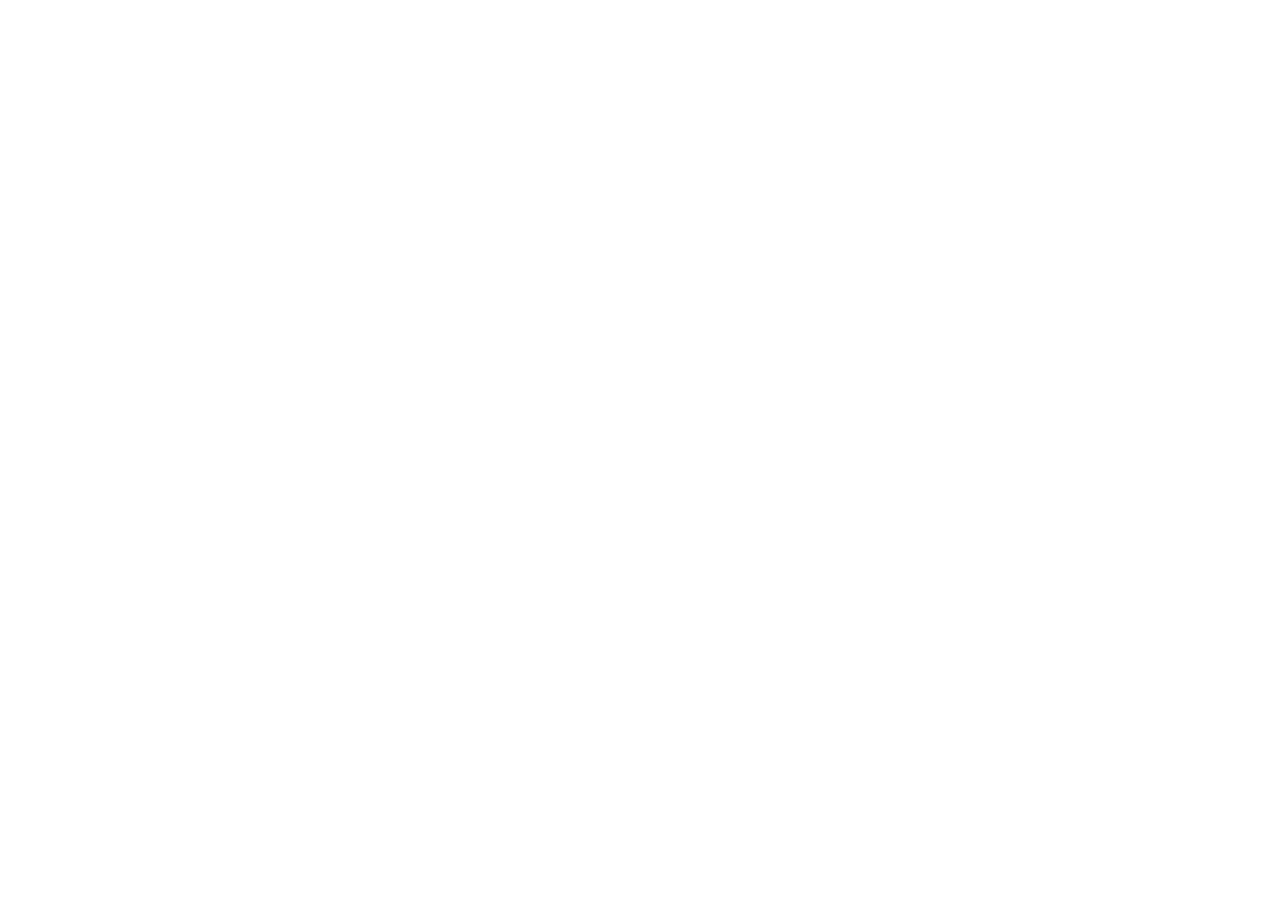
==== commit 84ed1a8b: "Corregir rutas absolutas en index.html para GitHub Pages" ====
--- a/index.html
+++ b/index.html
@@ -4,26 +4,26 @@
     <meta charset="UTF-8">
     <meta name="viewport" content="width=device-width, initial-scale=1.0">
     <title>Calculadora de Recibos</title>
-    <link rel="manifest" href="./src/manifest.json">
+    <link rel="manifest" href="/Calculadora-Resibos/src/manifest.json">
     <link rel="icon" href="data:image/svg+xml,<svg xmlns='http://www.w3.org/2000/svg' viewBox='0 0 192 192'><rect fill='%232b6cb0' width='192' height='192'/><text x='50%' y='50%' font-size='120' font-weight='bold' fill='white' text-anchor='middle' dy='.3em'>$</text></svg>">
     <link rel="apple-touch-icon" href="data:image/svg+xml,<svg xmlns='http://www.w3.org/2000/svg' viewBox='0 0 192 192'><rect fill='%232b6cb0' width='192' height='192'/><text x='50%' y='50%' font-size='120' font-weight='bold' fill='white' text-anchor='middle' dy='.3em'>$</text></svg>">
     <meta name="theme-color" content="#2b6cb0">
-    <link rel="stylesheet" href="./src/style.css">
+    <link rel="stylesheet" href="/Calculadora-Resibos/src/style.css">
     <meta name="description" content="Calculadora inteligente para distribuir equitativamente gastos de servicios domésticos entre múltiples unidades">
 </head>
 <body>
     <div id="app"></div>
     
     <!-- Modular app loaded from src/ -->
-    <script src="./src/modules/i18n.js"></script>
-    <script src="./src/modules/storage.js"></script>
-    <script src="./src/modules/calculator.js"></script>
-    <script src="./src/modules/ui.js"></script>
-    <script src="./src/app.js"></script>
+    <script src="/Calculadora-Resibos/src/modules/i18n.js"></script>
+    <script src="/Calculadora-Resibos/src/modules/storage.js"></script>
+    <script src="/Calculadora-Resibos/src/modules/calculator.js"></script>
+    <script src="/Calculadora-Resibos/src/modules/ui.js"></script>
+    <script src="/Calculadora-Resibos/src/app.js"></script>
     
     <script>
         if ('serviceWorker' in navigator) {
-            navigator.serviceWorker.register('./src/service-worker.js', { scope: '/Calculadora-Resibos/' })
+            navigator.serviceWorker.register('/Calculadora-Resibos/src/service-worker.js', { scope: '/Calculadora-Resibos/' })
                 .then(() => console.log('✓ Service Worker registrado'))
                 .catch(err => console.warn('✗ Error registrando Service Worker:', err));
         }
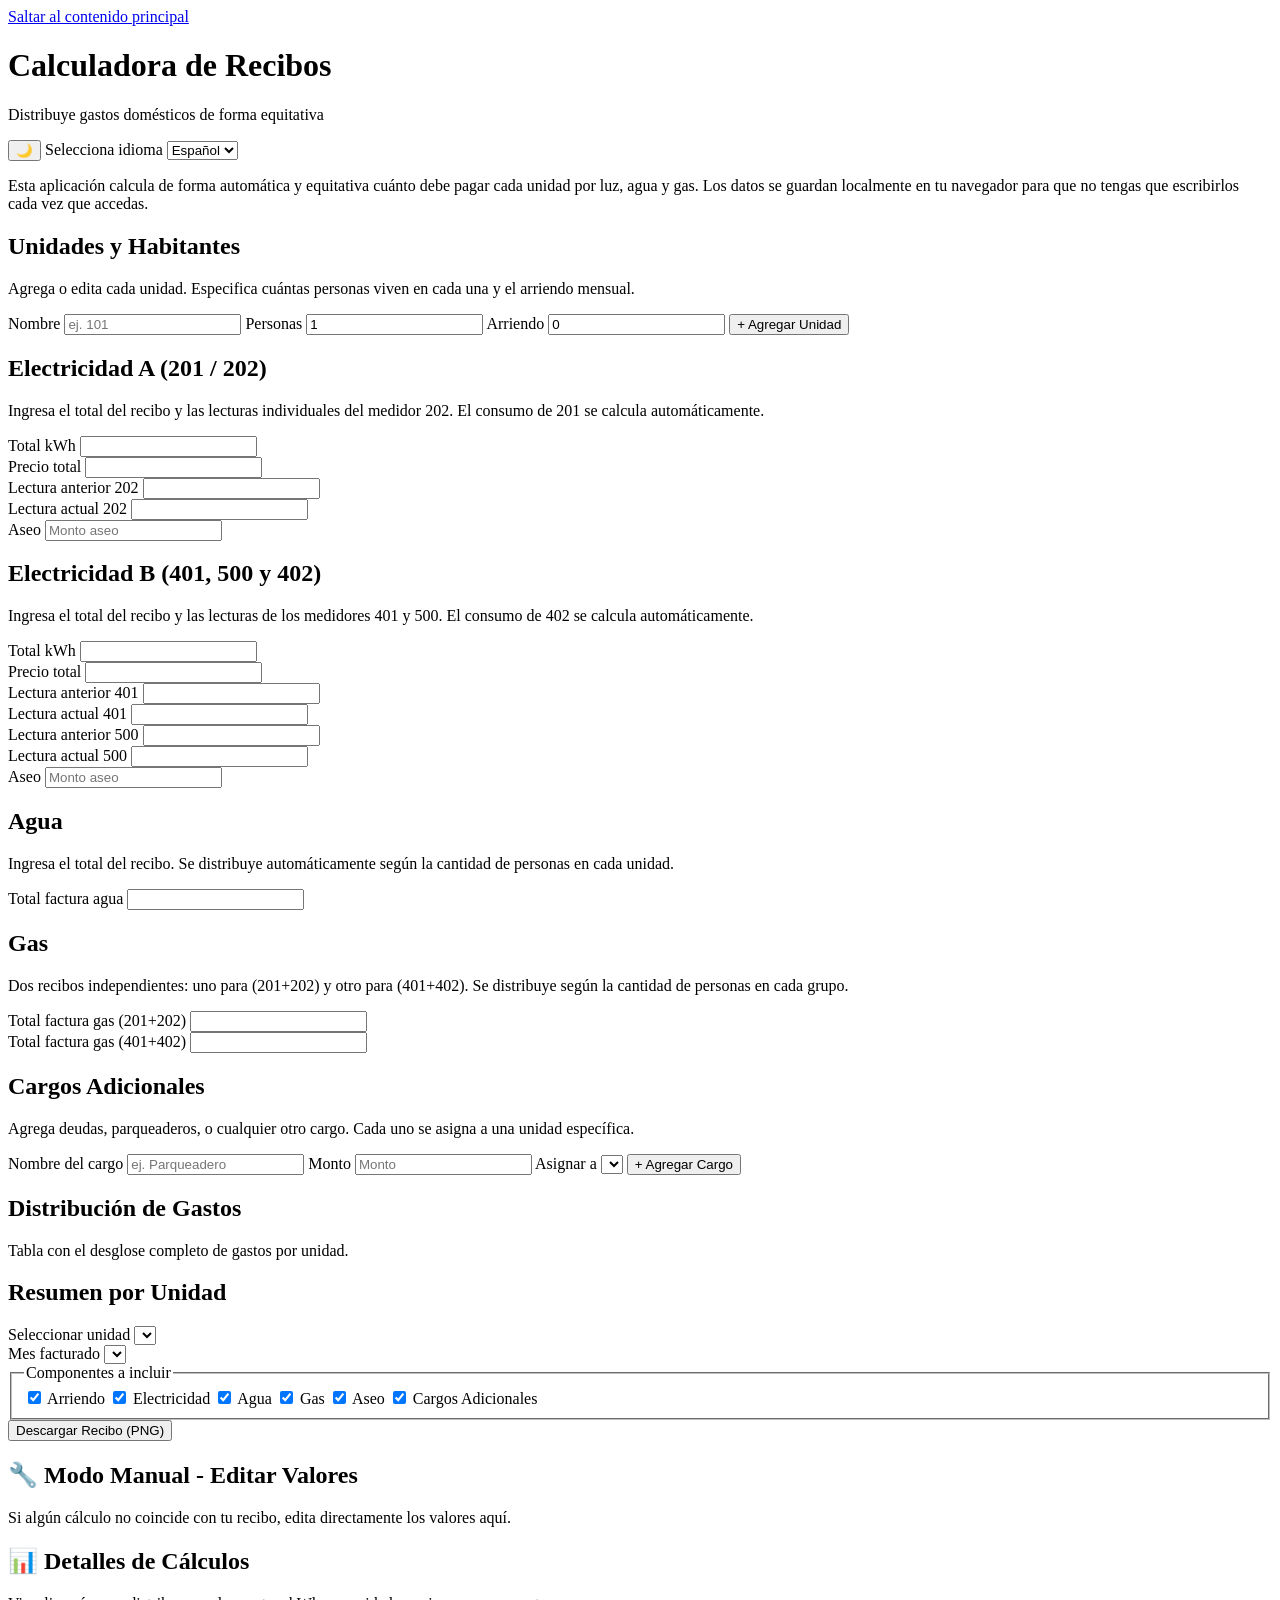
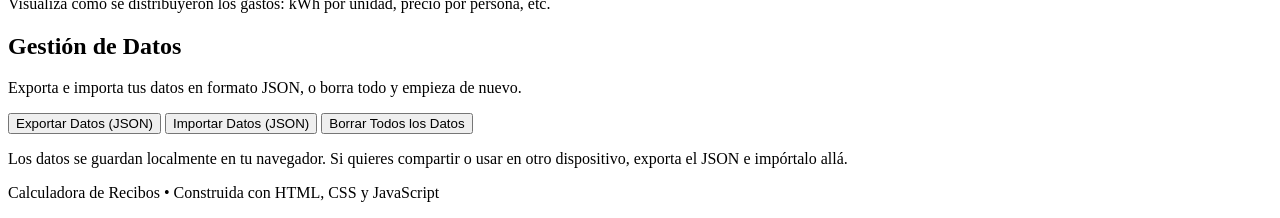
==== commit d8fd7dd0: "Reemplazar index.html con HTML completo correcto desde src/" ====
--- a/index.html
+++ b/index.html
@@ -1,36 +1,558 @@
 <!DOCTYPE html>
 <html lang="es">
 <head>
-    <meta charset="UTF-8">
-    <meta name="viewport" content="width=device-width, initial-scale=1.0">
-    <title>Calculadora de Recibos</title>
-    <link rel="manifest" href="/Calculadora-Resibos/src/manifest.json">
-    <link rel="icon" href="data:image/svg+xml,<svg xmlns='http://www.w3.org/2000/svg' viewBox='0 0 192 192'><rect fill='%232b6cb0' width='192' height='192'/><text x='50%' y='50%' font-size='120' font-weight='bold' fill='white' text-anchor='middle' dy='.3em'>$</text></svg>">
-    <link rel="apple-touch-icon" href="data:image/svg+xml,<svg xmlns='http://www.w3.org/2000/svg' viewBox='0 0 192 192'><rect fill='%232b6cb0' width='192' height='192'/><text x='50%' y='50%' font-size='120' font-weight='bold' fill='white' text-anchor='middle' dy='.3em'>$</text></svg>">
-    <meta name="theme-color" content="#2b6cb0">
-    <link rel="stylesheet" href="/Calculadora-Resibos/src/style.css">
-    <meta name="description" content="Calculadora inteligente para distribuir equitativamente gastos de servicios domésticos entre múltiples unidades">
+  <!-- Meta tags para configuración básica -->
+  <meta charset="utf-8">
+  <meta name="viewport" content="width=device-width, initial-scale=1.0">
+  <meta name="description" content="Calculadora de recibos de servicios domésticos (luz, agua, gas). Distribuye gastos equitativamente entre unidades.">
+  <meta name="theme-color" content="#2b6cb0">
+  
+  <!-- PWA - Manifest para instalación como app -->
+  <link rel="manifest" href="/Calculadora-Resibos/src/manifest.json">
+  
+  <!-- PWA - Apple Touch Icon (iOS) -->
+  <link rel="apple-touch-icon" href="data:image/svg+xml,<svg xmlns='http://www.w3.org/2000/svg' viewBox='0 0 180 180'><rect fill='%232b6cb0' width='180' height='180'/><text x='90' y='90' font-size='100' fill='white' text-anchor='middle' dominant-baseline='middle' font-weight='bold' font-family='Arial'>R</text></svg>">
+  
+  <title>Calculadora de Recibos - Luz, Agua y Gas</title>
+  
+  <!-- Estilos -->
+  <link rel="stylesheet" href="/Calculadora-Resibos/src/style.css">
 </head>
+
 <body>
-    <div id="app"></div>
+  <!-- Skip to main content para accesibilidad -->
+  <a href="#main-content" class="skip-link">Saltar al contenido principal</a>
+
+  <header class="app-header">
+    <div class="header-container">
+      <div class="header-title">
+        <h1>Calculadora de Recibos</h1>
+        <p class="subtitle">Distribuye gastos domésticos de forma equitativa</p>
+      </div>
+      <div class="header-controls">
+        <button 
+          id="theme-toggle" 
+          class="btn btn-small theme-toggle"
+          aria-label="Cambiar tema"
+          title="Cambiar entre tema claro y oscuro"
+        >
+          🌙
+        </button>
+        <label for="language-select" class="sr-only">Selecciona idioma</label>
+        <select id="language-select" class="language-selector" aria-label="Selecciona idioma">
+          <option value="es">Español</option>
+          <option value="en">English</option>
+        </select>
+      </div>
+    </div>
+  </header>
+
+  <main id="main-content" class="app-main">
+
+    <!-- Sección introducción -->
+    <section class="intro-section">
+      <div class="intro-content">
+        <p class="intro-text">
+          Esta aplicación calcula de forma automática y equitativa cuánto debe pagar cada unidad por 
+          luz, agua y gas. Los datos se guardan localmente en tu navegador para que no tengas que 
+          escribirlos cada vez que accedas.
+        </p>
+      </div>
+    </section>
+
+    <!-- Sección 1: Gestión de unidades -->
+    <section class="panel" id="units-section">
+      <h2>Unidades y Habitantes</h2>
+      <p class="section-description">
+        Agrega o edita cada unidad. Especifica cuántas personas viven en cada una y el arriendo mensual.
+      </p>
+
+      <div class="units-container">
+        <div id="units-list" class="units-list" role="list"></div>
+
+        <div class="add-unit-form">
+          <label for="new-unit-name" class="form-label">Nombre</label>
+          <input 
+            id="new-unit-name" 
+            type="text"
+            placeholder="ej. 101"
+            aria-label="Nombre de la unidad"
+            class="form-input"
+          />
+
+          <label for="new-unit-people" class="form-label">Personas</label>
+          <input 
+            id="new-unit-people" 
+            type="number"
+            min="0"
+            value="1"
+            aria-label="Cantidad de personas"
+            class="form-input"
+          />
+
+          <label for="new-unit-rent" class="form-label">Arriendo</label>
+          <input 
+            id="new-unit-rent" 
+            type="number"
+            min="0"
+            value="0"
+            placeholder="Monto"
+            aria-label="Arriendo mensual"
+            class="form-input"
+          />
+
+          <button id="add-unit-btn" class="btn btn-primary" aria-label="Agregar nueva unidad">
+            + Agregar Unidad
+          </button>
+        </div>
+      </div>
+    </section>
+
+    <!-- Sección 2: Electricidad A (201 / 202) -->
+    <section class="panel" id="electricity-a-section">
+      <h2>Electricidad A (201 / 202)</h2>
+      <p class="section-description">
+        Ingresa el total del recibo y las lecturas individuales del medidor 202. 
+        El consumo de 201 se calcula automáticamente.
+      </p>
+
+      <div class="form-grid">
+        <div class="form-group">
+          <label for="ea-total-kwh" class="form-label">Total kWh</label>
+          <input 
+            id="ea-total-kwh" 
+            type="number"
+            min="0"
+            step="0.01"
+            aria-label="Total de kilovatios-hora del recibo A"
+            class="form-input"
+          />
+        </div>
+
+        <div class="form-group">
+          <label for="ea-total-price" class="form-label">Precio total</label>
+          <input 
+            id="ea-total-price" 
+            type="number"
+            min="0"
+            step="0.01"
+            aria-label="Precio total del recibo A"
+            class="form-input"
+          />
+        </div>
+
+        <div class="form-group">
+          <label for="ea-prev-202" class="form-label">Lectura anterior 202</label>
+          <input 
+            id="ea-prev-202" 
+            type="number"
+            min="0"
+            step="0.01"
+            aria-label="Lectura anterior del medidor 202"
+            class="form-input"
+          />
+        </div>
+
+        <div class="form-group">
+          <label for="ea-curr-202" class="form-label">Lectura actual 202</label>
+          <input 
+            id="ea-curr-202" 
+            type="number"
+            min="0"
+            step="0.01"
+            aria-label="Lectura actual del medidor 202"
+            class="form-input"
+          />
+        </div>
+
+        <div class="form-group">
+          <label for="ea-cleaning" class="form-label">Aseo</label>
+          <input 
+            id="ea-cleaning" 
+            type="number"
+            min="0"
+            step="0.01"
+            placeholder="Monto aseo"
+            aria-label="Cargo de aseo recibo A"
+            class="form-input"
+          />
+        </div>
+      </div>
+    </section>
+
+    <!-- Sección 3: Electricidad B (401, 500 y 402) -->
+    <section class="panel" id="electricity-b-section">
+      <h2>Electricidad B (401, 500 y 402)</h2>
+      <p class="section-description">
+        Ingresa el total del recibo y las lecturas de los medidores 401 y 500. 
+        El consumo de 402 se calcula automáticamente.
+      </p>
+
+      <div class="form-grid">
+        <div class="form-group">
+          <label for="eb-total-kwh" class="form-label">Total kWh</label>
+          <input 
+            id="eb-total-kwh" 
+            type="number"
+            min="0"
+            step="0.01"
+            aria-label="Total de kilovatios-hora del recibo B"
+            class="form-input"
+          />
+        </div>
+
+        <div class="form-group">
+          <label for="eb-total-price" class="form-label">Precio total</label>
+          <input 
+            id="eb-total-price" 
+            type="number"
+            min="0"
+            step="0.01"
+            aria-label="Precio total del recibo B"
+            class="form-input"
+          />
+        </div>
+
+        <div class="form-group">
+          <label for="eb-prev-401" class="form-label">Lectura anterior 401</label>
+          <input 
+            id="eb-prev-401" 
+            type="number"
+            min="0"
+            step="0.01"
+            aria-label="Lectura anterior del medidor 401"
+            class="form-input"
+          />
+        </div>
+
+        <div class="form-group">
+          <label for="eb-curr-401" class="form-label">Lectura actual 401</label>
+          <input 
+            id="eb-curr-401" 
+            type="number"
+            min="0"
+            step="0.01"
+            aria-label="Lectura actual del medidor 401"
+            class="form-input"
+          />
+        </div>
+
+        <div class="form-group">
+          <label for="eb-prev-500" class="form-label">Lectura anterior 500</label>
+          <input 
+            id="eb-prev-500" 
+            type="number"
+            min="0"
+            step="0.01"
+            aria-label="Lectura anterior del medidor 500"
+            class="form-input"
+          />
+        </div>
+
+        <div class="form-group">
+          <label for="eb-curr-500" class="form-label">Lectura actual 500</label>
+          <input 
+            id="eb-curr-500" 
+            type="number"
+            min="0"
+            step="0.01"
+            aria-label="Lectura actual del medidor 500"
+            class="form-input"
+          />
+        </div>
+
+        <div class="form-group">
+          <label for="eb-cleaning" class="form-label">Aseo</label>
+          <input 
+            id="eb-cleaning" 
+            type="number"
+            min="0"
+            step="0.01"
+            placeholder="Monto aseo"
+            aria-label="Cargo de aseo recibo B"
+            class="form-input"
+          />
+        </div>
+      </div>
+    </section>
+
+    <!-- Sección 4: Agua -->
+    <section class="panel" id="water-section">
+      <h2>Agua</h2>
+      <p class="section-description">
+        Ingresa el total del recibo. Se distribuye automáticamente según la cantidad de personas en cada unidad.
+      </p>
+
+      <div class="form-group">
+        <label for="water-total-price" class="form-label">Total factura agua</label>
+        <input 
+          id="water-total-price" 
+          type="number"
+          min="0"
+          step="0.01"
+          aria-label="Total factura de agua"
+          class="form-input"
+        />
+      </div>
+    </section>
+
+    <!-- Sección 5: Gas -->
+    <section class="panel" id="gas-section">
+      <h2>Gas</h2>
+      <p class="section-description">
+        Dos recibos independientes: uno para (201+202) y otro para (401+402). 
+        Se distribuye según la cantidad de personas en cada grupo.
+      </p>
+
+      <div class="form-grid">
+        <div class="form-group">
+          <label for="gas-group1" class="form-label">Total factura gas (201+202)</label>
+          <input 
+            id="gas-group1" 
+            type="number"
+            min="0"
+            step="0.01"
+            aria-label="Total factura gas grupo 1"
+            class="form-input"
+          />
+        </div>
+
+        <div class="form-group">
+          <label for="gas-group2" class="form-label">Total factura gas (401+402)</label>
+          <input 
+            id="gas-group2" 
+            type="number"
+            min="0"
+            step="0.01"
+            aria-label="Total factura gas grupo 2"
+            class="form-input"
+          />
+        </div>
+      </div>
+    </section>
+
+    <!-- Sección 6: Cargos adicionales -->
+    <section class="panel" id="extras-section">
+      <h2>Cargos Adicionales</h2>
+      <p class="section-description">
+        Agrega deudas, parqueaderos, o cualquier otro cargo. Cada uno se asigna a una unidad específica.
+      </p>
+
+      <div id="extras-list" class="extras-list" role="list"></div>
+
+      <div class="add-extra-form">
+        <label for="extra-name" class="form-label">Nombre del cargo</label>
+        <input 
+          id="extra-name" 
+          type="text"
+          placeholder="ej. Parqueadero"
+          aria-label="Nombre del cargo adicional"
+          class="form-input"
+        />
+
+        <label for="extra-amount" class="form-label">Monto</label>
+        <input 
+          id="extra-amount" 
+          type="number"
+          min="0"
+          step="0.01"
+          placeholder="Monto"
+          aria-label="Monto del cargo"
+          class="form-input"
+        />
+
+        <label for="extra-unit-select" class="form-label">Asignar a</label>
+        <select 
+          id="extra-unit-select" 
+          aria-label="Unidad a la que asignar el cargo"
+          class="form-input"
+        ></select>
+
+        <button id="add-extra-btn" class="btn btn-primary" aria-label="Agregar cargo adicional">
+          + Agregar Cargo
+        </button>
+      </div>
+    </section>
+
+    <!-- Sección 7: Resultados -->
+    <section class="panel" id="results-section">
+      <h2>Distribución de Gastos</h2>
+      <p class="section-description">
+        Tabla con el desglose completo de gastos por unidad.
+      </p>
+      <div id="results" class="results-container" role="region" aria-live="polite"></div>
+    </section>
+
+    <!-- Sección 8: Resumen y Recibos -->
+    <section class="panel" id="summary-section">
+      <h2>Resumen por Unidad</h2>
+
+      <div class="summary-controls">
+        <div class="control-group">
+          <label for="unit-summary-select" class="form-label">Seleccionar unidad</label>
+          <select id="unit-summary-select" class="form-input" aria-label="Selecciona unidad para ver detalle"></select>
+        </div>
+
+        <div class="control-group">
+          <label for="summary-month-select" class="form-label">Mes facturado</label>
+          <select id="summary-month-select" class="form-input" aria-label="Mes del recibo"></select>
+        </div>
+
+        <fieldset class="control-group checkboxes">
+          <legend class="form-label">Componentes a incluir</legend>
+          <label class="checkbox-label">
+            <input type="checkbox" id="include-rent" checked aria-label="Incluir arriendo">
+            Arriendo
+          </label>
+          <label class="checkbox-label">
+            <input type="checkbox" id="include-electricity" checked aria-label="Incluir electricidad">
+            Electricidad
+          </label>
+          <label class="checkbox-label">
+            <input type="checkbox" id="include-water" checked aria-label="Incluir agua">
+            Agua
+          </label>
+          <label class="checkbox-label">
+            <input type="checkbox" id="include-gas" checked aria-label="Incluir gas">
+            Gas
+          </label>
+          <label class="checkbox-label">
+            <input type="checkbox" id="include-cleaning" checked aria-label="Incluir aseo">
+            Aseo
+          </label>
+          <label class="checkbox-label">
+            <input type="checkbox" id="include-extras" checked aria-label="Incluir cargos adicionales">
+            Cargos Adicionales
+          </label>
+        </fieldset>
+
+        <button id="generate-receipt-img" class="btn btn-secondary" aria-label="Generar recibo como imagen PNG">
+          Descargar Recibo (PNG)
+        </button>
+      </div>
+
+      <div id="unit-summary-card" class="summary-card" role="region" aria-live="polite"></div>
+    </section>
+
+    <!-- Sección 9: Modo Manual -->
+    <section class="panel" id="manual-section">
+      <h2>🔧 Modo Manual - Editar Valores</h2>
+      <p class="section-description">
+        Si algún cálculo no coincide con tu recibo, edita directamente los valores aquí.
+      </p>
+      <div id="manual-mode-container" class="manual-mode-container" role="region" aria-live="polite"></div>
+    </section>
+
+    <!-- Sección 10: Detalles de Cálculos -->
+    <section class="panel" id="details-section">
+      <h2>📊 Detalles de Cálculos</h2>
+      <p class="section-description">
+        Visualiza cómo se distribuyeron los gastos: kWh por unidad, precio por persona, etc.
+      </p>
+      <div id="calculation-details-container" class="calculation-details-container" role="region" aria-live="polite"></div>
+    </section>
+
+    <!-- Sección 11: Acciones globales -->
+    <section class="panel" id="actions-section">
+      <h2>Gestión de Datos</h2>
+      <p class="section-description">
+        Exporta e importa tus datos en formato JSON, o borra todo y empieza de nuevo.
+      </p>
+
+      <div class="actions-buttons">
+        <button id="export-btn" class="btn btn-secondary" aria-label="Exportar datos como archivo JSON">
+          Exportar Datos (JSON)
+        </button>
+
+        <button id="import-btn" class="btn btn-secondary" aria-label="Importar datos desde archivo JSON">
+          Importar Datos (JSON)
+        </button>
+
+        <button id="reset-btn" class="btn btn-danger" aria-label="Borrar todos los datos guardados">
+          Borrar Todos los Datos
+        </button>
+
+        <!-- Input hidden para importar archivos -->
+        <input 
+          id="import-file" 
+          type="file" 
+          accept="application/json" 
+          style="display:none"
+          aria-label="Selecciona archivo JSON para importar"
+        />
+      </div>
+    </section>
+
+  </main>
+
+  <footer class="app-footer">
+    <p class="footer-text">
+      Los datos se guardan localmente en tu navegador. Si quieres compartir o usar en otro dispositivo, 
+      exporta el JSON e impórtalo allá.
+    </p>
+    <p class="footer-credit">
+      Calculadora de Recibos • Construida con HTML, CSS y JavaScript
+    </p>
+  </footer>
+
+  <!-- Scripts externos (en orden de dependencia) -->
+  <script src="https://html2canvas.hertzen.com/dist/html2canvas.min.js"></script>
+
+  <!-- Scripts modulares de la aplicación (en orden de dependencia) -->
+  <script src="/Calculadora-Resibos/src/modules/i18n.js"></script>
+  <script src="/Calculadora-Resibos/src/modules/storage.js"></script>
+  <script src="/Calculadora-Resibos/src/modules/calculator.js"></script>
+  <script src="/Calculadora-Resibos/src/modules/ui.js"></script>
+
+  <!-- Script principal que orquesta todo -->
+  <script src="/Calculadora-Resibos/src/app.js"></script>
+
+  <!-- PWA - Registro de Service Worker para funcionalidad offline -->
+  <script>
+    /**
+     * REGISTRAR SERVICE WORKER
+     * 
+     * QUÉ HACE:
+     * 1. Verifica que el navegador soporta Service Workers
+     * 2. Registra 'service-worker.js'
+     * 3. Si hay nuevo SW disponible, notifica al usuario
+     * 
+     * RESULTADO:
+     * - App funciona offline
+     * - Datos se cachean automáticamente
+     * - Actualizaciones se descargan en background
+     */
     
-    <!-- Modular app loaded from src/ -->
-    <script src="/Calculadora-Resibos/src/modules/i18n.js"></script>
-    <script src="/Calculadora-Resibos/src/modules/storage.js"></script>
-    <script src="/Calculadora-Resibos/src/modules/calculator.js"></script>
-    <script src="/Calculadora-Resibos/src/modules/ui.js"></script>
-    <script src="/Calculadora-Resibos/src/app.js"></script>
-    
-    <script>
-        if ('serviceWorker' in navigator) {
-            navigator.serviceWorker.register('/Calculadora-Resibos/src/service-worker.js', { scope: '/Calculadora-Resibos/' })
-                .then(() => console.log('✓ Service Worker registrado'))
-                .catch(err => console.warn('✗ Error registrando Service Worker:', err));
-        }
-        
-        // Initialize the app
-        const app = UtilityCalculatorApp();
-        app.initialize();
-    </script>
+    if ('serviceWorker' in navigator) {
+      // Esperar a que el DOM esté listo
+      window.addEventListener('load', () => {
+        navigator.serviceWorker.register('/Calculadora-Resibos/src/service-worker.js', {
+          scope: '/Calculadora-Resibos/'
+        })
+          .then((registration) => {
+            console.log('✅ PWA: Service Worker registrado exitosamente');
+            console.log('📍 Scope:', registration.scope);
+            
+            // Escuchar por nuevas versiones del Service Worker
+            registration.addEventListener('updatefound', () => {
+              const newWorker = registration.installing;
+              console.log('🔄 Nueva versión disponible, descargando...');
+              
+              newWorker.addEventListener('statechange', () => {
+                if (newWorker.state === 'activated') {
+                  console.log('✅ Nueva versión lista. Recarga para actualizar.');
+                  // Opcional: notificar al usuario que hay actualización
+                }
+              });
+            });
+          })
+          .catch((error) => {
+            console.error('❌ Error registrando Service Worker:', error);
+          });
+      });
+    } else {
+      console.warn('⚠️ Service Worker no soportado en este navegador');
+    }
+  </script>
 </body>
 </html>
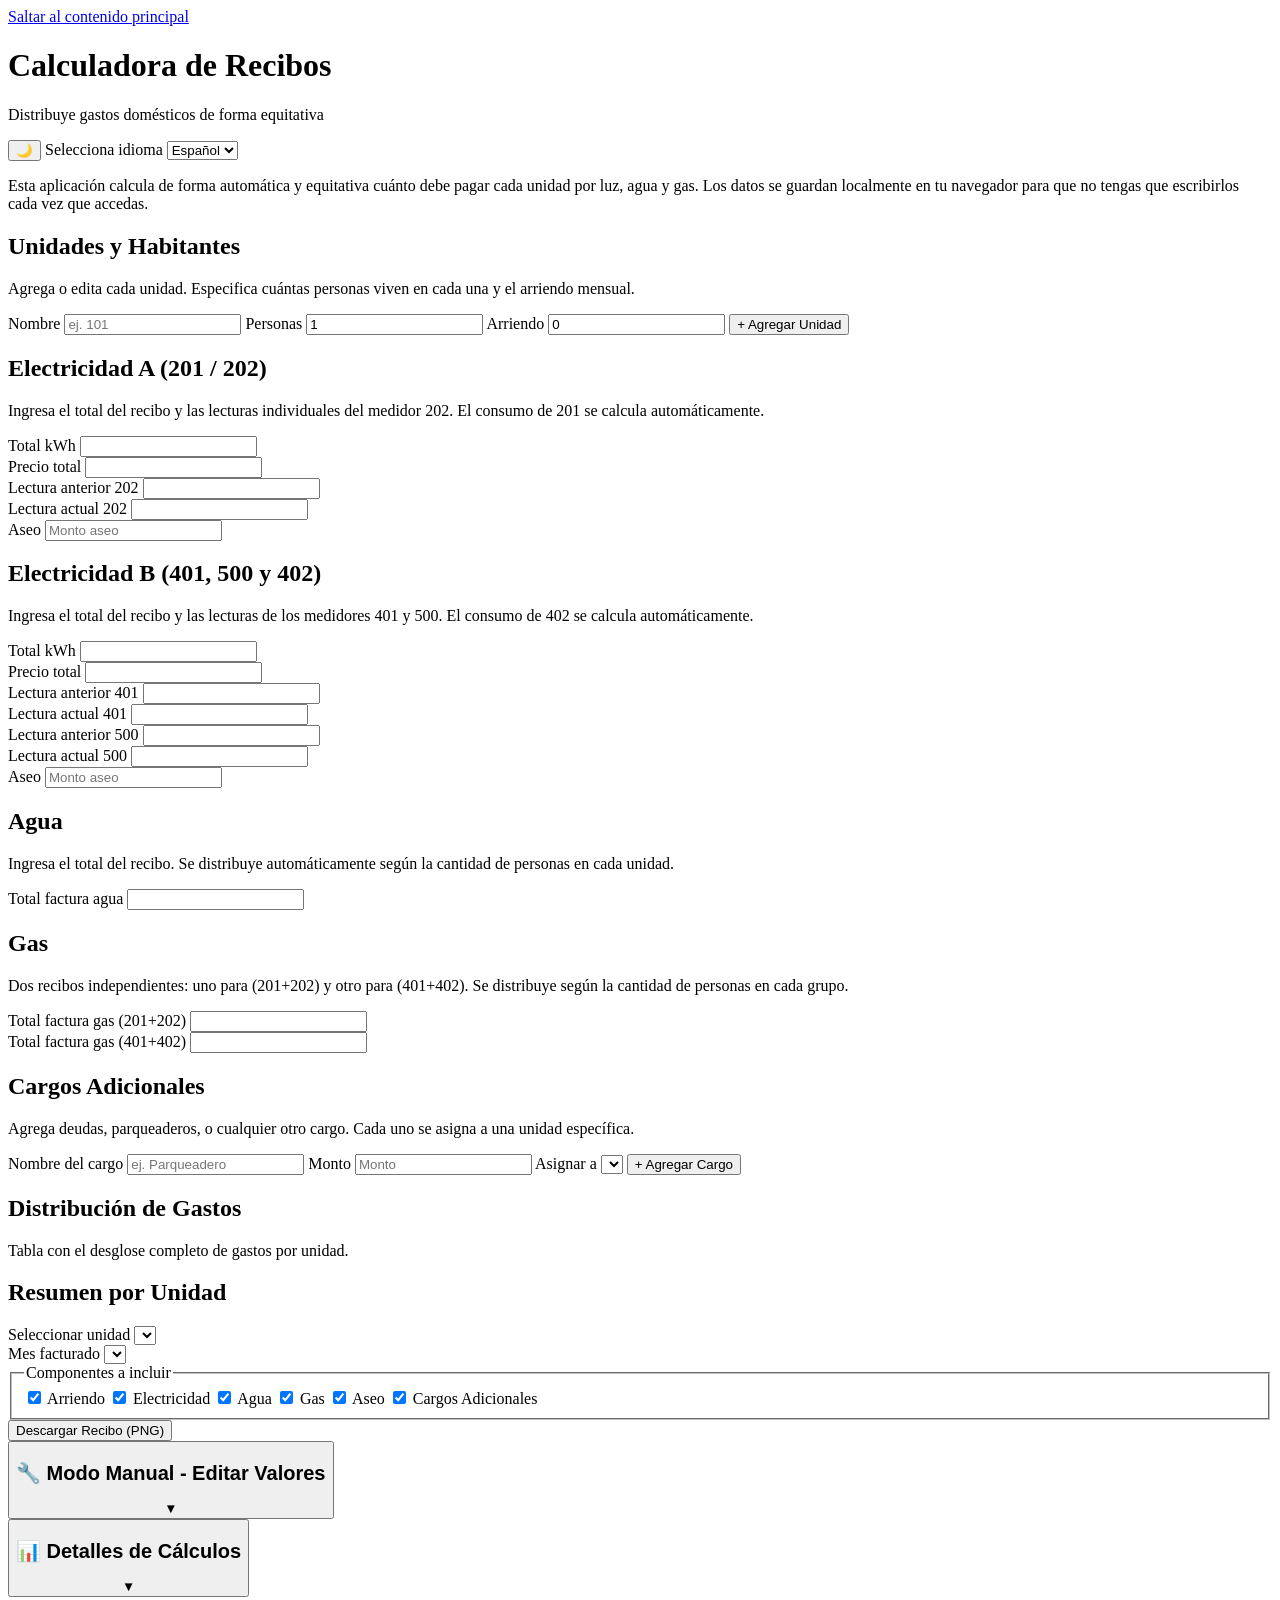
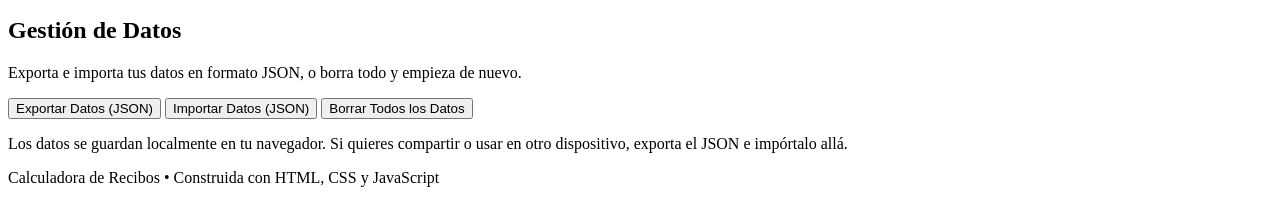
==== commit 1f3466aa: "Arreglar: Modo Manual ahora afecta resumen, Detalles muestra kWh, secciones colapsables" ====
--- a/index.html
+++ b/index.html
@@ -435,21 +435,31 @@
     </section>
 
     <!-- Sección 9: Modo Manual -->
-    <section class="panel" id="manual-section">
-      <h2>🔧 Modo Manual - Editar Valores</h2>
-      <p class="section-description">
-        Si algún cálculo no coincide con tu recibo, edita directamente los valores aquí.
-      </p>
-      <div id="manual-mode-container" class="manual-mode-container" role="region" aria-live="polite"></div>
+    <section class="panel collapsible-section" id="manual-section">
+      <button class="collapse-header" data-toggle="manual-content">
+        <h2>🔧 Modo Manual - Editar Valores</h2>
+        <span class="collapse-icon">▼</span>
+      </button>
+      <div id="manual-content" class="collapse-content" style="display: none;">
+        <p class="section-description">
+          Si algún cálculo no coincide con tu recibo, edita directamente los valores aquí.
+        </p>
+        <div id="manual-mode-container" class="manual-mode-container" role="region" aria-live="polite"></div>
+      </div>
     </section>
 
     <!-- Sección 10: Detalles de Cálculos -->
-    <section class="panel" id="details-section">
-      <h2>📊 Detalles de Cálculos</h2>
-      <p class="section-description">
-        Visualiza cómo se distribuyeron los gastos: kWh por unidad, precio por persona, etc.
-      </p>
-      <div id="calculation-details-container" class="calculation-details-container" role="region" aria-live="polite"></div>
+    <section class="panel collapsible-section" id="details-section">
+      <button class="collapse-header" data-toggle="details-content">
+        <h2>📊 Detalles de Cálculos</h2>
+        <span class="collapse-icon">▼</span>
+      </button>
+      <div id="details-content" class="collapse-content" style="display: none;">
+        <p class="section-description">
+          Visualiza cómo se distribuyeron los gastos: kWh por unidad, precio por persona, etc.
+        </p>
+        <div id="calculation-details-container" class="calculation-details-container" role="region" aria-live="polite"></div>
+      </div>
     </section>
 
     <!-- Sección 11: Acciones globales -->
